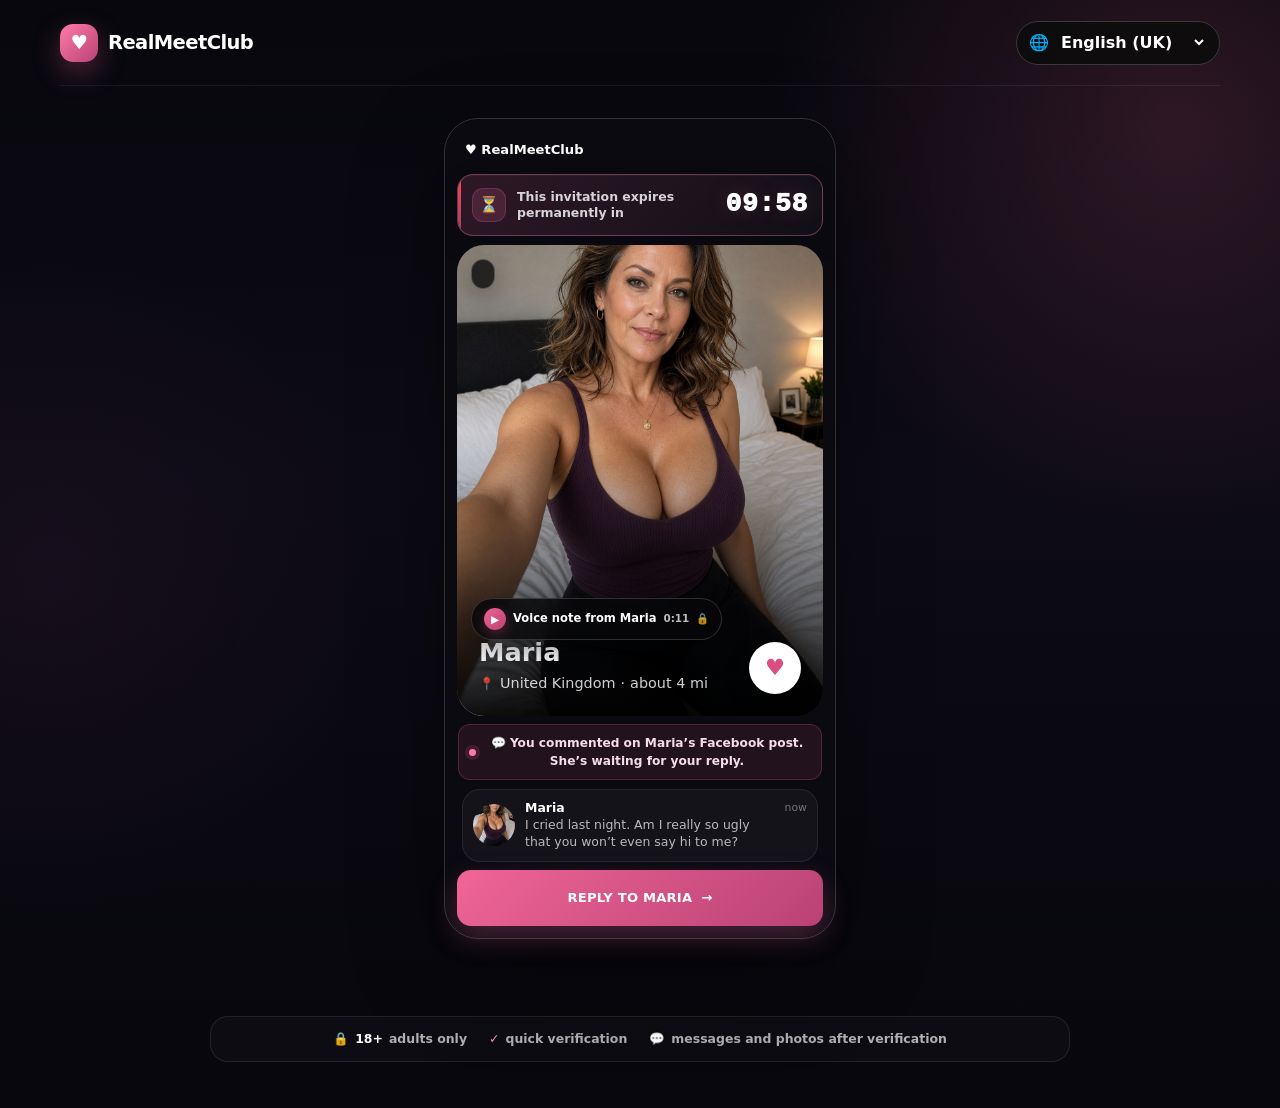
==== index.html @ fa3e53a0 "Bust smart language detection cache" ====
<!doctype html>
<html lang="en" dir="ltr">
<head>
  <meta charset="utf-8" />
  <meta name="viewport" content="width=device-width, initial-scale=1" />
  <meta name="theme-color" content="#fff7fb" />
  <meta name="robots" content="index,follow" />
  <title>RealMeetClub — Meet someone genuine</title>
  <meta name="description" content="A warm, local-first dating landing page with native multilingual content." />
  <meta property="og:type" content="website" />
  <meta property="og:site_name" content="RealMeetClub" />
  <meta property="og:title" content="RealMeetClub — Meet someone genuine" />
  <meta property="og:description" content="A warm, local-first dating landing page with native multilingual content." />
  <meta property="og:url" content="https://realmeetclub.com/" />
  <meta property="og:image" content="https://realmeetclub.com/5_1_casfeq.webp?v=20260902" />
  <meta property="og:image:secure_url" content="https://realmeetclub.com/5_1_casfeq.webp?v=20260902" />
  <meta property="og:image:type" content="image/webp" />
  <meta name="twitter:card" content="summary_large_image" />
  <meta name="twitter:title" content="RealMeetClub — Meet someone genuine" />
  <meta name="twitter:description" content="A warm, local-first dating landing page with native multilingual content." />
  <meta name="twitter:image" content="https://realmeetclub.com/5_1_casfeq.webp?v=20260902" />
  <link rel="preconnect" href="https://res.cloudinary.com" crossorigin />
  <link rel="dns-prefetch" href="//res.cloudinary.com" />
  <link
    rel="preload"
    as="image"
    href="/pobrane%20(1).jpg?v=20260921-maria2"
    fetchpriority="high"
  />
  <link rel="stylesheet" href="/styles.css?v=20260921-cta1" />
  <link rel="stylesheet" href="/invite.css?v=20260921-cta1" />
  <link rel="stylesheet" href="/profiles-upgrade.css?v=20260921-milf2" />
  <link rel="stylesheet" href="/anna-events.css?v=20260921-milf1" />
  <link rel="stylesheet" href="/voice-player.css?v=20260921-milf1" />
  <link rel="stylesheet" href="/profile-preview.css?v=20260921-milf1" />
  <link rel="stylesheet" href="/mobile-profile-polish.css?v=20260921-milf1" />
</head>
<body>
  <div class="ambient ambient-one"></div>
  <div class="ambient ambient-two"></div>

  <header class="site-header">
    <a class="brand" href="#top" aria-label="RealMeetClub home">
      <span class="brand-mark" aria-hidden="true">♥</span>
      <span>RealMeetClub</span>
    </a>

    <label class="language-picker">
      <span class="sr-only" data-i18n="languageLabel">Language</span>
      <span aria-hidden="true">🌐</span>
      <select id="languageSelect" aria-label="Language"></select>
    </label>
  </header>

  <main id="top">
    <section class="hero hero-invite shell">
      <div class="hero-copy">
        <div class="personal-invite">
          <div class="invite-badge">
            <span class="invite-icon" aria-hidden="true">✉</span>
            <span data-i18n="inviteLabel">Personal invitation from Maria</span>
          </div>

          <h1 data-i18n="inviteTitle">Maria would like to get to know you.</h1>
          <p class="hero-lead invite-text" data-i18n="inviteText">Open her profile and see whether you might be a good match.</p>

          <div class="invite-preview">
            <span class="invite-avatar">
              <img
                src="/pobrane%20(1).jpg?v=20260921-maria2"
                alt="Maria"
                width="160"
                height="160"
                decoding="async"
              />
            </span>
            <div>
              <strong>Maria, 41</strong>
              <p data-i18n="invitePreview">I noticed you and thought I’d say hello 😊</p>
            </div>
          </div>

          <div class="hero-actions">
            <a class="button button-primary js-affiliate" data-slot="hero" href="/api/go?slot=hero">
              <span data-i18n="inviteCta">View Maria’s profile</span>
              <span aria-hidden="true">→</span>
            </a>
          </div>

          <p class="invite-note">
            <span aria-hidden="true">🔒</span>
            <span data-i18n="inviteNote">Discreet access for adults only</span>
          </p>
        </div>
      </div>

      <div class="hero-visual" aria-label="Profile preview">
        <div class="phone-card">
          <div class="phone-top">
            <span class="mini-brand">♥ RealMeetClub</span>
            <span class="mini-status" data-i18n="liveNow">Live now</span>
          </div>
          <article class="featured-profile">
            <img
              src="/pobrane%20(1).jpg?v=20260921-maria2"
              alt="Maria profile"
              width="540"
              height="735"
              decoding="async"
              fetchpriority="high"
            />
            <div class="profile-overlay">
              <div>
                <h2><span data-profile="0-name">Sofie</span>, 43</h2>
                <p><span class="online-dot"></span><span data-profile="0-city">Copenhagen</span> · <span data-i18n="online">Online</span></p>
              </div>
              <button class="heart-button js-affiliate" data-slot="profile-heart" aria-label="Like profile">♥</button>
            </div>
          </article>
          <div class="mini-message">
            <span class="avatar-small">
              <img
                src="/pobrane%20(1).jpg?v=20260921-maria2"
                alt=""
                width="96"
                height="96"
                decoding="async"
              />
            </span>
            <p><strong data-profile="1-name">Maja</strong><br><span data-i18n="messagePreview">Hi 😊 Your profile caught my attention.</span></p>
            <span class="message-time" data-i18n="now">now</span>
          </div>
        </div>
      </div>
    </section>


    <section class="lean-trust shell" aria-label="Access information">
      <span class="lean-trust-item"><span aria-hidden="true">🔒</span><strong>18+</strong><span data-i18n="adultsOnly">adults only</span></span>
      <span class="lean-trust-item"><span aria-hidden="true">✓</span><span data-i18n="languages">quick verification</span></span>
      <span class="lean-trust-item"><span aria-hidden="true">💬</span><span data-i18n="quickStart">messages and photos after verification</span></span>
    </section>
  </main>
  <a class="mobile-sticky js-affiliate" data-slot="sticky" href="/api/go?slot=sticky"><span data-role="sticky-account-copy">Reply to Maria</span><span>→</span></a>

  <dialog id="legalModal">
    <button class="modal-close" aria-label="Close">×</button>
    <h2 id="modalTitle"></h2>
    <p id="modalText"></p>
  </dialog>

  <script src="/market-links.js?v=20260921-smartlang1" defer></script>
  <script src="/quiz-test-flow.js?v=20260921-smartlang1" defer></script>
  <script src="/app.js?v=20260921-smartlang1" defer></script>
  <script src="/branding.js?v=20260921-fbtop1" defer></script>
  <script src="/email-transition.js?v=20260921-markets1" defer></script>
  <script src="/modal-personal-copy.js?v=20260921-markets1" defer></script>
  <script src="/profiles-upgrade.js" defer></script>
  <script src="/anna-events.js?v=20260921-markets1" defer></script>
  <script src="/voice-player.js?v=20260921-markets1" defer></script>
  <script src="/cta-fix.js?v=20260921-markets1" defer></script>
  <script src="/local-profile.js?v=20260921-markets1" defer></script>
  <script src="/profile-preview.js?v=20260921-markets1" defer></script>
</body>
</html>
---- styles.css ----
:root {
  --ink: #ffffff;
  --muted: #b7b7b7;
  --line: #2c2c2c;
  --paper: #090909;
  --blush: #111111;
  --pink: #ef6596;
  --pink-dark: #b94373;
  --plum: #ffffff;
  --green: #ef6596;
  --shadow: 0 24px 70px rgba(0, 0, 0, .58);
  --radius-xl: 34px;
  --radius-lg: 24px;
  --radius-md: 16px;
}

* { box-sizing: border-box; }
html { scroll-behavior: smooth; background: #07070d; }
body {
  margin: 0;
  min-width: 320px;
  color: var(--ink);
  background:
    radial-gradient(circle at 92% 12%, rgba(239, 101, 150, .16), transparent 27%),
    radial-gradient(circle at 4% 55%, rgba(92, 38, 86, .12), transparent 24%),
    linear-gradient(180deg, #07070d 0%, #0d0b15 45%, #07070d 100%);
  font-family: Inter, ui-sans-serif, system-ui, -apple-system, BlinkMacSystemFont, "Segoe UI", sans-serif;
  line-height: 1.5;
  overflow-x: hidden;
}
button, select, a { font: inherit; }
a { color: inherit; text-decoration: none; }
img { max-width: 100%; display: block; }
button { cursor: pointer; }

.shell { width: min(1160px, calc(100% - 40px)); margin-inline: auto; }
.sr-only { position: absolute; width: 1px; height: 1px; padding: 0; margin: -1px; overflow: hidden; clip: rect(0,0,0,0); white-space: nowrap; border: 0; }

.ambient { position: fixed; border-radius: 50%; filter: blur(28px); pointer-events: none; z-index: -1; opacity: .42; }
.ambient-one { width: 420px; height: 420px; background: #c94f7e; right: -190px; top: 70px; }
.ambient-two { width: 340px; height: 340px; background: #3a1730; left: -190px; top: 560px; }

.site-header {
  width: min(1160px, calc(100% - 40px));
  margin: 0 auto;
  min-height: 86px;
  display: flex;
  align-items: center;
  justify-content: space-between;
  gap: 20px;
  border-bottom: 1px solid rgba(255, 255, 255, .07);
}
.brand { display: inline-flex; align-items: center; gap: 10px; color: #fff; font-size: 1.22rem; font-weight: 800; letter-spacing: -.03em; }
.brand-mark { width: 38px; height: 38px; border-radius: 13px; display: grid; place-items: center; background: linear-gradient(135deg, #ff7ba8, #b94373); color: white; box-shadow: 0 10px 28px rgba(239, 101, 150, .32); }
.brand-mark.small { width: 29px; height: 29px; border-radius: 10px; font-size: .8rem; }
.language-picker { display: inline-flex; align-items: center; gap: 8px; padding: 9px 12px; border: 1px solid #393939; background: rgba(12, 12, 12, .88); border-radius: 999px; backdrop-filter: blur(14px); }
.language-picker select { border: 0; background: transparent; color: #fff; outline: none; max-width: 150px; font-weight: 650; }
.language-picker select option { color: #fff; background: #0b0b0b; }

.hero { min-height: 680px; display: grid; grid-template-columns: 1.06fr .94fr; align-items: center; gap: 70px; padding: 54px 0 85px; }
.eyebrow { display: inline-flex; align-items: center; gap: 9px; color: #ff8db2; background: rgba(239, 101, 150, .1); border: 1px solid rgba(239, 101, 150, .35); padding: 8px 12px; border-radius: 999px; font-size: .89rem; font-weight: 760; }
.pulse { width: 8px; height: 8px; border-radius: 50%; background: #ff6f9f; box-shadow: 0 0 0 5px rgba(239, 101, 150, .16); }
.hero h1 { margin: 22px 0 20px; max-width: 760px; color: #fff; font-family: Georgia, "Times New Roman", serif; font-size: clamp(3rem, 5.6vw, 5.15rem); line-height: .99; letter-spacing: -.06em; font-weight: 650; }
.hero-lead { max-width: 650px; color: var(--muted); font-size: clamp(1.05rem, 1.6vw, 1.22rem); margin: 0; }
.hero-actions { display: flex; align-items: center; flex-wrap: wrap; gap: 13px; margin-top: 31px; }
.button { min-height: 54px; display: inline-flex; align-items: center; justify-content: center; gap: 15px; padding: 0 21px; border-radius: 15px; font-weight: 800; transition: transform .18s ease, box-shadow .18s ease, background .18s ease, border-color .18s ease; }
.button:hover { transform: translateY(-2px); }
.button-primary { background: linear-gradient(135deg, #ee6797, #b94373); color: #fff; box-shadow: 0 14px 34px rgba(239, 101, 150, .28); }
.button-primary:hover { box-shadow: 0 18px 42px rgba(239, 101, 150, .38); }
.button-ghost { border: 1px solid #454545; background: rgba(255, 255, 255, .035); color: #fff; }
.button-ghost:hover { border-color: #ef6596; background: rgba(239, 101, 150, .08); }
.trust-row { display: flex; flex-wrap: wrap; gap: 14px 24px; margin-top: 28px; color: #c0c0c0; font-size: .92rem; }
.trust-row > span { display: inline-flex; align-items: center; gap: 7px; }
.trust-row b { width: 20px; height: 20px; border-radius: 50%; display: grid; place-items: center; background: #ef6596; color: #fff; font-size: .75rem; }

.hero-visual { position: relative; display: grid; place-items: center; min-height: 540px; }
.phone-card { width: min(390px, 88vw); background: rgba(12, 11, 18, .97); border: 1px solid #333; border-radius: 36px; padding: 13px; box-shadow: 0 28px 80px rgba(0, 0, 0, .7), 0 0 0 1px rgba(239, 101, 150, .07); transform: rotate(2deg); }
.phone-top { display: flex; align-items: center; justify-content: space-between; padding: 9px 8px 14px; font-size: .82rem; }
.mini-brand { font-weight: 850; color: #fff; }
.mini-status { padding: 5px 9px; border-radius: 999px; background: rgba(239, 101, 150, .13); color: #ff8db2; border: 1px solid rgba(239, 101, 150, .24); font-weight: 750; }
.featured-profile { position: relative; border-radius: 27px; overflow: hidden; aspect-ratio: 4/5.15; background: #151515; }
.featured-profile > img { width: 100%; height: 100%; object-fit: cover; }
.featured-profile::after { content: ""; position: absolute; inset: 40% 0 0; background: linear-gradient(transparent, rgba(0, 0, 0, .94)); }
.profile-overlay { position: absolute; z-index: 1; left: 0; right: 0; bottom: 0; display: flex; align-items: end; justify-content: space-between; padding: 22px; color: #fff; }
.profile-overlay h2 { margin: 0; font-size: 1.6rem; }
.profile-overlay p { margin: 3px 0 0; font-size: .9rem; color: rgba(255, 255, 255, .82); }
.online-dot { display: inline-block; width: 8px; height: 8px; border-radius: 50%; background: #ff6f9f; box-shadow: 0 0 0 4px rgba(239, 101, 150, .17); margin-right: 6px; }
.heart-button { width: 52px; height: 52px; border: 1px solid rgba(255, 255, 255, .18); border-radius: 50%; display: grid; place-items: center; background: #fff; color: #d84f80; font-size: 1.4rem; box-shadow: 0 8px 24px rgba(0, 0, 0, .28); }
.mini-message { margin: 13px 5px 2px; display: grid; grid-template-columns: 42px 1fr auto; align-items: center; gap: 10px; border: 1px solid #292929; border-radius: 18px; padding: 10px; background: #17151d; }
.avatar-small, .avatar-small img { width: 42px; height: 42px; border-radius: 50%; object-fit: cover; }
.mini-message p { margin: 0; font-size: .78rem; color: #b9b9b9; line-height: 1.35; }
.mini-message strong { color: #fff; }
.message-time { align-self: start; font-size: .68rem; color: #767676; }
.floating-note { position: absolute; display: flex; align-items: center; gap: 8px; padding: 11px 15px; border-radius: 999px; background: rgba(10, 10, 10, .96); border: 1px solid #353535; box-shadow: 0 12px 34px rgba(0, 0, 0, .48); font-size: .82rem; font-weight: 800; }
.note-one { left: 0; top: 115px; color: #ff79a6; transform: rotate(-6deg); }
.note-two { right: -10px; bottom: 95px; color: #fff; transform: rotate(4deg); }

.social-proof { display: grid; grid-template-columns: repeat(3, 1fr); gap: 1px; overflow: hidden; border: 1px solid #2f2f2f; border-radius: 20px; background: #2f2f2f; box-shadow: 0 15px 45px rgba(0, 0, 0, .34); }
.social-proof div { background: #111018; padding: 22px 25px; display: flex; align-items: baseline; justify-content: center; gap: 10px; text-align: center; }
.social-proof strong { font-size: 1.45rem; color: #ff75a3; }
.social-proof span { color: var(--muted); }

.profiles-section { padding: 120px 0 100px; }
.section-heading { display: flex; align-items: end; justify-content: space-between; gap: 40px; margin-bottom: 34px; }
.section-heading > p { max-width: 380px; color: var(--muted); margin: 0 0 7px; }
.section-kicker { display: block; margin-bottom: 9px; color: #ff79a6; font-weight: 850; text-transform: uppercase; letter-spacing: .11em; font-size: .76rem; }
.section-kicker.light { color: #fff; }
.section-heading h2, .final-cta h2 { margin: 0; color: #fff; font-family: Georgia, "Times New Roman", serif; font-size: clamp(2.2rem, 4vw, 3.55rem); line-height: 1.05; letter-spacing: -.045em; font-weight: 650; max-width: 750px; }
.section-heading.centered { justify-content: center; text-align: center; }
.profile-grid { display: grid; grid-template-columns: repeat(3, 1fr); gap: 22px; }
.profile-card { border: 1px solid #303030; background: #101010; border-radius: var(--radius-lg); overflow: hidden; box-shadow: 0 18px 50px rgba(0, 0, 0, .35); transition: transform .2s ease, box-shadow .2s ease, border-color .2s ease; }
.profile-card:hover { transform: translateY(-5px); border-color: rgba(239, 101, 150, .65); box-shadow: 0 27px 62px rgba(0, 0, 0, .55); }
.image-wrap { position: relative; aspect-ratio: 4/4.5; overflow: hidden; }
.image-wrap img { width: 100%; height: 100%; object-fit: cover; transition: transform .35s ease; }
.profile-card:hover .image-wrap img { transform: scale(1.025); }
.status-pill { position: absolute; left: 14px; bottom: 14px; display: inline-flex; align-items: center; gap: 7px; border: 1px solid rgba(239, 101, 150, .32); border-radius: 999px; padding: 7px 10px; color: #fff; background: rgba(10, 10, 10, .9); font-weight: 800; font-size: .78rem; backdrop-filter: blur(10px); }
.status-pill i { width: 7px; height: 7px; border-radius: 50%; background: #ff6f9f; box-shadow: 0 0 0 4px rgba(239, 101, 150, .14); }
.status-pill.muted { color: #d5d5d5; background: rgba(10, 10, 10, .88); border-color: rgba(255, 255, 255, .17); }
.status-pill.muted i { background: #fff; box-shadow: none; }
.profile-content { padding: 20px; }
.profile-content h3 { margin: 0; color: #fff; font-size: 1.28rem; }
.profile-content p { margin: 5px 0 17px; color: var(--muted); }
.profile-link { display: flex; align-items: center; justify-content: space-between; font-weight: 820; color: #ff79a6; }

.how-section { padding: 100px 0; background: linear-gradient(180deg, #100d16, #08070d); border-block: 1px solid #292929; }
.steps-grid { display: grid; grid-template-columns: repeat(3, 1fr); gap: 20px; margin-top: 48px; }
.steps-grid article { padding: 28px; border: 1px solid #303030; border-radius: var(--radius-lg); background: #121019; }
.step-number { width: 42px; height: 42px; border-radius: 14px; display: grid; place-items: center; background: #ef6596; color: #fff; font-weight: 900; box-shadow: 0 9px 24px rgba(239, 101, 150, .22); }
.steps-grid h3 { margin: 19px 0 8px; color: #fff; font-size: 1.15rem; }
.steps-grid p { margin: 0; color: var(--muted); }

.final-cta { margin-top: 100px; margin-bottom: 90px; padding: 55px; border: 1px solid rgba(255, 255, 255, .1); border-radius: var(--radius-xl); background: radial-gradient(circle at 85% 10%, rgba(255, 255, 255, .15), transparent 27%), linear-gradient(135deg, #ef6596 0%, #7f2f59 64%, #120812 100%); color: white; display: flex; align-items: center; justify-content: space-between; gap: 40px; box-shadow: 0 28px 75px rgba(111, 44, 90, .38); }
.final-cta p { margin: 14px 0 0; color: rgba(255, 255, 255, .82); font-size: 1.05rem; }
.button-white { flex: 0 0 auto; background: #fff; color: #0a0a0a; box-shadow: 0 12px 30px rgba(0, 0, 0, .3); }
.button-white:hover { background: #f0f0f0; }

.site-footer { padding: 0 0 100px; display: grid; grid-template-columns: auto 1fr auto; align-items: start; gap: 35px; color: #858585; font-size: .8rem; }
.footer-brand { display: flex; align-items: center; gap: 8px; color: #fff; }
.site-footer p { margin: 4px 0 0; max-width: 680px; }
.footer-links { display: flex; gap: 15px; }
.footer-links button { border: 0; padding: 3px; background: transparent; color: #aaa; text-decoration: underline; }
.mobile-sticky { display: none; }

dialog { width: min(540px, calc(100% - 32px)); border: 1px solid #3a3a3a; border-radius: 24px; padding: 32px; color: #fff; background: #101010; box-shadow: var(--shadow); }
dialog::backdrop { background: rgba(0, 0, 0, .78); backdrop-filter: blur(6px); }
dialog h2 { margin: 0 0 13px; }
dialog p { color: var(--muted); }
.modal-close { position: absolute; top: 12px; right: 15px; width: 35px; height: 35px; border: 1px solid #3a3a3a; border-radius: 50%; background: #1b1b1b; color: #ff79a6; font-size: 1.35rem; }

[dir="rtl"] .button span:last-child, [dir="rtl"] .profile-link span:last-child, [dir="rtl"] .mobile-sticky span:last-child { transform: rotate(180deg); }
[dir="rtl"] .online-dot { margin-right: 0; margin-left: 6px; }

@media (max-width: 940px) {
  .hero { grid-template-columns: 1fr; gap: 20px; text-align: center; padding-top: 40px; }
  .hero-copy { display: flex; flex-direction: column; align-items: center; }
  .trust-row, .hero-actions { justify-content: center; }
  .hero-visual { min-height: 580px; }
  .note-one { left: 7%; }
  .note-two { right: 6%; }
  .section-heading { align-items: start; flex-direction: column; gap: 15px; }
  .profile-grid, .steps-grid { grid-template-columns: repeat(2, 1fr); }
  .profile-card:last-child, .steps-grid article:last-child { grid-column: 1 / -1; }
  .final-cta { flex-direction: column; align-items: start; }
  .site-footer { grid-template-columns: 1fr auto; }
  .site-footer p { grid-column: 1 / -1; grid-row: 2; }
}

@media (max-width: 640px) {
  .shell, .site-header { width: min(100% - 26px, 1160px); }
  .site-header { min-height: 72px; }
  .brand { font-size: 1rem; }
  .brand-mark { width: 34px; height: 34px; border-radius: 11px; }
  .language-picker { padding: 8px 10px; }
  .language-picker select { max-width: 112px; font-size: .86rem; }
  .hero { min-height: 0; padding: 36px 0 60px; }
  .hero h1 { font-size: clamp(2.65rem, 13vw, 4rem); }
  .hero-actions, .hero-actions .button { width: 100%; }
  .hero-actions .button { min-height: 56px; }
  .trust-row { gap: 9px 16px; }
  .hero-visual { min-height: 520px; }
  .phone-card { width: min(350px, 92vw); }
  .floating-note { font-size: .73rem; padding: 9px 12px; }
  .note-one { left: 0; top: 70px; }
  .note-two { right: 0; bottom: 60px; }
  .social-proof { grid-template-columns: 1fr; }
  .social-proof div { justify-content: flex-start; padding: 16px 20px; }
  .profiles-section { padding: 90px 0 75px; }
  .profile-grid, .steps-grid { grid-template-columns: 1fr; }
  .profile-card:last-child, .steps-grid article:last-child { grid-column: auto; }
  .section-heading h2, .final-cta h2 { font-size: 2.3rem; }
  .how-section { padding: 76px 0; }
  .steps-grid { margin-top: 33px; }
  .final-cta { margin: 70px auto 65px; padding: 32px 25px; border-radius: 25px; }
  .button-white { width: 100%; }
  .site-footer { padding-bottom: 95px; grid-template-columns: 1fr; gap: 16px; }
  .site-footer p { grid-column: auto; grid-row: auto; }
  .mobile-sticky { position: fixed; z-index: 10; display: flex; align-items: center; justify-content: space-between; left: 12px; right: 12px; bottom: 10px; min-height: 56px; padding: 0 20px; border: 1px solid rgba(255, 255, 255, .12); border-radius: 16px; color: white; background: linear-gradient(135deg, #ee6797, #b94373); font-weight: 850; box-shadow: 0 15px 38px rgba(239, 101, 150, .36); }
}


/* ultra-lean reassurance strip */
.lean-trust {
  width: min(860px, calc(100% - 32px));
  display: flex;
  align-items: center;
  justify-content: center;
  flex-wrap: wrap;
  gap: 10px 22px;
  margin: -8px auto 46px;
  padding: 13px 18px;
  border: 1px solid rgba(255,255,255,.09);
  border-radius: 18px;
  background: rgba(255,255,255,.025);
  color: rgba(255,255,255,.68);
  font-size: .78rem;
  font-weight: 720;
  text-align: center;
}
.lean-trust-item {
  display: inline-flex;
  align-items: center;
  justify-content: center;
  gap: 6px;
}
.lean-trust-item strong { color: #fff; font-weight: 900; }
.lean-trust-item > span:first-child { color: #ff91b7; }
@media (max-width: 640px) {
  .lean-trust {
    width: calc(100% - 24px);
    gap: 8px 14px;
    margin: -2px auto 82px;
    padding: 11px 12px;
    border-radius: 15px;
    font-size: .71rem;
    line-height: 1.25;
  }
}


/* Maria sticky CTA attention */
@media (max-width: 720px) {
  .mobile-sticky {
    animation: rmcStickyBreath 5.2s ease-in-out 1.5s infinite;
    will-change: transform, box-shadow;
  }

  .mobile-sticky > span:last-child {
    display: inline-block;
    animation: rmcStickyArrow 5.2s ease-in-out 1.5s infinite;
    will-change: transform;
  }

  @keyframes rmcStickyBreath {
    0%, 5%, 18%, 100% {
      transform: translateY(0) scale(1);
      box-shadow: 0 15px 38px rgba(239, 101, 150, .36);
    }
    10% {
      transform: translateY(-2px) scale(1.02);
      box-shadow:
        0 18px 44px rgba(239, 101, 150, .48),
        0 0 0 6px rgba(239, 101, 150, .10);
    }
  }

  @keyframes rmcStickyArrow {
    0%, 5%, 18%, 100% { transform: translateX(0); }
    10% { transform: translateX(4px); }
  }
}

@media (prefers-reduced-motion: reduce) {
  .mobile-sticky,
  .mobile-sticky > span:last-child {
    animation: none !important;
  }
}
---- invite.css ----
.hero-invite {
  grid-template-columns: 1fr;
  min-height: 690px;
  padding-top: 32px;
}

.hero-invite .hero-copy {
  display: none;
}

.hero-invite .hero-visual {
  min-height: 650px;
}

.hero-invite .phone-card {
  width: min(392px, 92vw);
  padding: 12px;
  border-radius: 34px;
  transform: none;
  box-shadow: 0 34px 90px rgba(0, 0, 0, .48);
}

.hero-invite .phone-top {
  gap: 10px;
  align-items: center;
}

.hero-invite .mini-brand {
  flex: 1 1 auto;
  min-width: 0;
}

.hero-invite .mini-status {
  display: none;
}

.expiry-pill {
  display: inline-flex;
  flex: 0 0 auto;
  align-items: center;
  gap: 6px;
  min-height: 34px;
  padding: 6px 9px;
  border: 1px solid rgba(255, 145, 183, .40);
  border-radius: 999px;
  color: #ffd9dc;
  background: rgba(239, 101, 150, .14);
  box-shadow: inset 0 1px 0 rgba(255, 255, 255, .05);
}

.expiry-copy {
  font-size: .66rem;
  font-weight: 800;
  letter-spacing: .015em;
  white-space: nowrap;
}

.expiry-time {
  min-width: 42px;
  color: #fff;
  font: 900 .83rem/1 ui-monospace, SFMono-Regular, Menlo, Consolas, monospace;
  text-align: center;
  font-variant-numeric: tabular-nums;
}

.expiry-pill.is-urgent {
  border-color: rgba(255, 145, 183, .78);
  background: rgba(239, 101, 150, .25);
  animation: expiryPulse 1.35s ease-in-out infinite;
}

.expiry-pill.is-expired {
  animation: none;
}

@keyframes expiryPulse {
  0%, 100% { box-shadow: 0 0 0 0 rgba(239, 101, 150, .10); }
  50% { box-shadow: 0 0 0 5px rgba(239, 101, 150, .08); }
}

.urgency-strip {
  display: flex;
  align-items: center;
  justify-content: center;
  gap: 8px;
  margin-top: 9px;
  padding: 10px 12px;
  border: 1px solid rgba(239, 101, 150, .22);
  border-radius: 14px;
  color: #f4d6d8;
  background: linear-gradient(90deg, rgba(239, 101, 150, .13), rgba(239, 101, 150, .045));
  font-size: .82rem;
  font-weight: 750;
  text-align: center;
}

.urgency-dot {
  width: 7px;
  height: 7px;
  flex: 0 0 auto;
  border-radius: 50%;
  background: #ff79a6;
  box-shadow: 0 0 0 4px rgba(239, 101, 150, .12);
}

.hero-invite .mini-message {
  margin-top: 9px;
  border-color: rgba(255, 255, 255, .08);
  background: rgba(255, 255, 255, .04);
}

.hero-invite .mini-message p {
  line-height: 1.34;
}

.phone-cta {
  display: flex;
  align-items: center;
  justify-content: center;
  gap: 10px;
  min-height: 56px;
  margin-top: 10px;
  padding: 13px 18px;
  border-radius: 17px;
  color: #fff;
  background: linear-gradient(135deg, #ff73a1, #b93f72);
  box-shadow: 0 14px 32px rgba(239, 101, 150, .28), inset 0 1px 0 rgba(255, 255, 255, .16);
  font-size: .92rem;
  font-weight: 950;
  letter-spacing: .018em;
  text-align: center;
  text-decoration: none;
  text-transform: uppercase;
  transition: transform .18s ease, filter .18s ease;
  animation: rmcCtaBreath 5.2s ease-in-out 1.5s infinite;
  will-change: transform, box-shadow;
}

.phone-cta > span:last-child {
  display: inline-block;
  animation: rmcCtaArrow 5.2s ease-in-out 1.5s infinite;
  will-change: transform;
}

@keyframes rmcCtaBreath {
  0%, 5%, 18%, 100% {
    transform: translateY(0) scale(1);
    box-shadow: 0 14px 32px rgba(239, 101, 150, .28), inset 0 1px 0 rgba(255, 255, 255, .16);
  }
  10% {
    transform: translateY(-1px) scale(1.025);
    box-shadow:
      0 17px 38px rgba(239, 101, 150, .40),
      0 0 0 7px rgba(239, 101, 150, .10),
      inset 0 1px 0 rgba(255, 255, 255, .20);
  }
}

@keyframes rmcCtaArrow {
  0%, 5%, 18%, 100% { transform: translateX(0); }
  10% { transform: translateX(4px); }
}

.phone-cta:hover {
  filter: brightness(1.07);
  animation-play-state: paused;
  transform: translateY(-1px) scale(1.015);
}

.phone-cta:active {
  transform: translateY(0) scale(.99);
}

[dir="rtl"] .expiry-pill,
[dir="rtl"] .phone-cta,
[dir="rtl"] .urgency-strip {
  direction: rtl;
}

@media (max-width: 640px) {
  .hero-invite {
    min-height: auto;
    padding: 8px 0 36px;
  }

  .hero-invite .hero-visual {
    min-height: 560px;
  }

  .hero-invite .phone-card {
    width: min(334px, 92vw);
    padding: 10px;
    border-radius: 30px;
  }

  .hero-invite .featured-profile {
    aspect-ratio: 4 / 4.78;
  }

  .hero-invite .phone-top {
    padding: 7px 6px 10px;
  }

  .hero-invite .mini-brand {
    font-size: .76rem;
  }

  .expiry-pill {
    gap: 4px;
    min-height: 31px;
    padding: 5px 7px;
  }

  .expiry-copy {
    max-width: 68px;
    overflow: hidden;
    font-size: .59rem;
    text-overflow: ellipsis;
  }

  .expiry-time {
    min-width: 39px;
    font-size: .78rem;
  }

  .urgency-strip {
    margin-top: 8px;
    padding: 9px 10px;
    font-size: .76rem;
  }

  .hero-invite .mini-message {
    margin-top: 8px;
    padding: 9px;
  }

  .hero-invite .mini-message p {
    font-size: .78rem;
  }

  .phone-cta {
    min-height: 53px;
    margin-top: 9px;
    padding: 12px 14px;
    border-radius: 15px;
    font-size: .82rem;
  }
}

/* Mobile conversion cleanup: show only the actions that matter. */
@media (max-width: 760px) {
  .hero-invite {
    padding-bottom: 24px !important;
  }

  .hero-invite .hero-visual {
    min-height: auto !important;
  }

  .hero-invite .phone-card {
    width: min(360px, 94vw) !important;
  }

  .hero-invite .phone-top {
    justify-content: center !important;
    padding: 5px 6px 8px !important;
  }

  .hero-invite .mini-brand {
    flex: 0 0 auto !important;
    margin: 0 !important;
    font-size: .78rem !important;
  }

  .hero-invite .expiry-pill,
  .hero-invite .urgency-strip,
  .hero-invite ~ .floating-note,
  .hero-visual > .floating-note {
    display: none !important;
  }

  .hero-invite .featured-profile {
    aspect-ratio: 4 / 4.15 !important;
  }

  .hero-invite .featured-profile > img {
    object-position: center 38% !important;
  }

  .hero-invite .profile-preview-open-hint {
    top: 12px !important;
    right: 12px !important;
    left: 12px !important;
    width: auto !important;
    min-height: 44px !important;
    display: flex !important;
    align-items: center !important;
    justify-content: center !important;
    gap: 9px !important;
    padding: 9px 14px !important;
    border-color: rgba(255, 255, 255, .24) !important;
    border-radius: 14px !important;
    color: #fff !important;
    background: rgba(12, 12, 12, .86) !important;
    box-shadow: 0 12px 28px rgba(0, 0, 0, .38) !important;
    font-size: 0 !important;
    line-height: 1.2 !important;
    text-align: center !important;
    transform: none !important;
  }

  .hero-invite .profile-preview-open-hint::before {
    font-size: .79rem;
    font-weight: 900;
    letter-spacing: .01em;
  }

  .hero-invite .profile-preview-open-hint::after {
    content: "→";
    font-size: .92rem;
    font-weight: 900;
  }

  [dir="rtl"] .hero-invite .profile-preview-open-hint::after {
    content: "←";
  }

  .hero-invite .anna-voice-panel {
    margin-top: 8px !important;
    padding: 8px 10px !important;
    border-radius: 15px !important;
  }

  .hero-invite .anna-voice-header,
  .hero-invite .anna-voice-hint,
  .hero-invite .anna-voice-state {
    display: none !important;
  }

  .hero-invite .anna-voice-controls {
    grid-template-columns: 42px minmax(0, 1fr) 55px !important;
    gap: 9px !important;
  }

  .hero-invite .anna-voice-play {
    width: 42px !important;
    height: 42px !important;
  }

  .hero-invite .anna-voice-time {
    min-width: 55px !important;
    font-size: .64rem !important;
  }

  .hero-invite .anna-followup-thread {
    margin-top: 8px !important;
  }

  .hero-invite .phone-cta {
    min-height: 53px !important;
    margin-top: 9px !important;
    padding: 11px 14px !important;
    border-radius: 15px !important;
    font-size: .87rem !important;
    letter-spacing: 0 !important;
    text-transform: none !important;
  }

  .hero-invite .phone-cta-copy {
    font-size: 0 !important;
  }

  .hero-invite .phone-cta-copy::before {
    font-size: .87rem;
    font-weight: 950;
  }
}

/* Native mobile profile-entry and reply labels. */
html[lang="en"] .profile-preview-open-hint::before,
html[lang^="en-"] .profile-preview-open-hint::before { content: "View Anna’s profile"; }
html[lang="en"] .phone-cta-copy::before,
html[lang^="en-"] .phone-cta-copy::before { content: "Reply to Anna"; }

html[lang="de"] .profile-preview-open-hint::before { content: "Annas Profil ansehen"; }
html[lang="de"] .phone-cta-copy::before { content: "Anna antworten"; }
html[lang="nl"] .profile-preview-open-hint::before { content: "Bekijk Anna’s profiel"; }
html[lang="nl"] .phone-cta-copy::before { content: "Anna antwoorden"; }
html[lang="fr"] .profile-preview-open-hint::before { content: "Voir le profil d’Anna"; }
html[lang="fr"] .phone-cta-copy::before { content: "Répondre à Anna"; }
html[lang="it"] .profile-preview-open-hint::before { content: "Guarda il profilo di Anna"; }
html[lang="it"] .phone-cta-copy::before { content: "Rispondi ad Anna"; }
html[lang="es"] .profile-preview-open-hint::before { content: "Ver el perfil de Anna"; }
html[lang="es"] .phone-cta-copy::before { content: "Responder a Anna"; }
html[lang="pt"] .profile-preview-open-hint::before { content: "Ver o perfil da Anna"; }
html[lang="pt"] .phone-cta-copy::before { content: "Responder à Anna"; }
html[lang="pl"] .profile-preview-open-hint::before { content: "Zobacz profil Anny"; }
html[lang="pl"] .phone-cta-copy::before { content: "Odpowiedz Annie"; }
html[lang="sv"] .profile-preview-open-hint::before { content: "Visa Annas profil"; }
html[lang="sv"] .phone-cta-copy::before { content: "Svara Anna"; }
html[lang="no"] .profile-preview-open-hint::before { content: "Se Annas profil"; }
html[lang="no"] .phone-cta-copy::before { content: "Svar Anna"; }
html[lang="da"] .profile-preview-open-hint::before { content: "Se Annas profil"; }
html[lang="da"] .phone-cta-copy::before { content: "Svar Anna"; }
html[lang="fi"] .profile-preview-open-hint::before { content: "Katso Annan profiili"; }
html[lang="fi"] .phone-cta-copy::before { content: "Vastaa Annalle"; }
html[lang="el"] .profile-preview-open-hint::before { content: "Δες το προφίλ της Άννας"; }
html[lang="el"] .phone-cta-copy::before { content: "Απάντησε στην Άννα"; }
html[lang="hr"] .profile-preview-open-hint::before { content: "Pogledaj Annin profil"; }
html[lang="hr"] .phone-cta-copy::before { content: "Odgovori Anni"; }
html[lang="sl"] .profile-preview-open-hint::before { content: "Oglej si Annin profil"; }
html[lang="sl"] .phone-cta-copy::before { content: "Odgovori Anni"; }
html[lang="sk"] .profile-preview-open-hint::before { content: "Pozrieť profil Anny"; }
html[lang="sk"] .phone-cta-copy::before { content: "Odpovedať Anne"; }
html[lang="cs"] .profile-preview-open-hint::before { content: "Zobrazit profil Anny"; }
html[lang="cs"] .phone-cta-copy::before { content: "Odpovědět Anně"; }
html[lang="hu"] .profile-preview-open-hint::before { content: "Anna profiljának megtekintése"; }
html[lang="hu"] .phone-cta-copy::before { content: "Válasz Annának"; }
html[lang="he"] .profile-preview-open-hint::before { content: "צפה בפרופיל של אנה"; }
html[lang="he"] .phone-cta-copy::before { content: "השב לאנה"; }


@media (prefers-reduced-motion: reduce) {
  .phone-cta,
  .phone-cta > span:last-child {
    animation: none !important;
  }
}
---- profiles-upgrade.css ----
.trust-strip {
  display: grid;
  grid-template-columns: repeat(3, minmax(0, 1fr));
  gap: 12px;
  margin-top: 18px;
  margin-bottom: 74px;
}

.trust-item {
  min-height: 72px;
  display: flex;
  align-items: center;
  justify-content: center;
  gap: 11px;
  padding: 16px 18px;
  border: 1px solid rgba(255, 255, 255, .10);
  border-radius: 18px;
  color: rgba(255, 255, 255, .88);
  background: linear-gradient(145deg, rgba(255, 255, 255, .055), rgba(255, 255, 255, .018));
  box-shadow: inset 0 1px 0 rgba(255, 255, 255, .035);
  text-align: center;
}

.trust-icon {
  flex: 0 0 auto;
  font-size: 1.08rem;
  filter: saturate(.9);
}

.trust-item strong {
  font-size: .84rem;
  line-height: 1.3;
}

.premium-profiles {
  position: relative;
  overflow: hidden;
  padding-bottom: 88px;
}

.premium-profiles .section-heading {
  align-items: end;
  margin-bottom: 30px;
}

.premium-profiles .section-heading > p {
  max-width: 430px;
  color: rgba(255, 255, 255, .58);
}

.profile-swipe-shell {
  position: relative;
}

.profile-swipe-track {
  display: grid;
  grid-template-columns: repeat(3, minmax(0, 1fr));
  gap: 22px;
}

.profile-card-premium {
  position: relative;
  min-width: 0;
  overflow: hidden;
  border: 1px solid rgba(255, 255, 255, .12);
  border-radius: 24px;
  background: #111217;
  box-shadow: 0 22px 58px rgba(0, 0, 0, .34);
  cursor: pointer;
  isolation: isolate;
  transition: transform .22s ease, border-color .22s ease, box-shadow .22s ease;
}

.profile-card-premium::before,
.profile-card-premium::after,
.profile-card-premium .image-wrap::before,
.profile-card-premium .image-wrap::after {
  display: none !important;
  content: none !important;
}

.profile-card-premium:hover,
.profile-card-premium:focus-visible {
  border-color: rgba(242, 42, 78, .58);
  box-shadow: 0 29px 72px rgba(0, 0, 0, .5);
  outline: none;
  transform: translateY(-5px);
}

.profile-card-premium .image-wrap {
  position: relative;
  height: clamp(410px, 37vw, 500px);
  overflow: hidden;
  background: #191a20;
}

.profile-card-premium .image-wrap > img {
  width: 100%;
  height: 100%;
  display: block;
  object-fit: cover;
  object-position: center 22%;
  transition: transform .45s ease;
}

.profile-card-premium:hover .image-wrap > img {
  transform: scale(1.025);
}

.profile-card-premium .status-pill {
  display: none !important;
}

.profile-card-gradient {
  position: absolute;
  inset: 36% 0 0;
  background: linear-gradient(180deg, transparent, rgba(6, 6, 9, .18) 28%, rgba(6, 6, 9, .97) 100%);
  pointer-events: none;
}

.profile-card-overlay-premium {
  position: absolute;
  right: 0;
  bottom: 0;
  left: 0;
  z-index: 2;
  display: flex;
  flex-direction: column;
  align-items: stretch;
  min-height: 196px;
  padding: 28px 18px 18px;
  color: #fff;
}

.profile-card-overlay-premium h3 {
  order: 1;
  margin: 0;
  color: #fff;
  font-size: clamp(1.4rem, 2vw, 1.78rem);
  line-height: 1.05;
  letter-spacing: -.035em;
}

.profile-distance {
  order: 2;
  display: block;
  margin: 7px 0 0;
  overflow: hidden;
  color: rgba(255, 255, 255, .72);
  font-size: .78rem;
  font-weight: 720;
  line-height: 1.3;
  text-overflow: ellipsis;
  white-space: nowrap;
}

.profile-bio {
  order: 3;
  min-height: 38px;
  display: -webkit-box;
  margin: 9px 0 15px;
  overflow: hidden;
  color: rgba(255, 255, 255, .72);
  font-size: .82rem;
  line-height: 1.42;
  -webkit-box-orient: vertical;
  -webkit-line-clamp: 2;
}

.profile-primary-action {
  order: 4;
  width: 100%;
  min-height: 44px;
  display: flex;
  align-items: center;
  justify-content: center;
  gap: 9px;
  padding: 9px 14px;
  border: 1px solid rgba(255, 255, 255, .14);
  border-radius: 13px;
  color: #fff;
  background: rgba(255, 255, 255, .08);
  font: inherit;
  font-size: .78rem;
  font-weight: 900;
  letter-spacing: .015em;
  transition: background .18s ease, border-color .18s ease;
}

.profile-card-premium:hover .profile-primary-action,
.profile-card-premium:focus-visible .profile-primary-action {
  border-color: rgba(255, 137, 177, .55);
  background: rgba(239, 101, 150, .82);
}

.profile-swipe-dots,
.profile-swipe-hint {
  display: none;
}

.profile-swipe-dot {
  width: 8px;
  height: 8px;
  padding: 0;
  border: 0;
  border-radius: 50%;
  background: rgba(255, 255, 255, .22);
  transition: width .2s ease, background .2s ease;
}

.profile-swipe-dot.is-active {
  width: 24px;
  border-radius: 999px;
  background: #ef6596;
}

.journey-section {
  position: relative;
  padding: 86px 0;
  border-top: 1px solid rgba(255, 255, 255, .06);
  border-bottom: 1px solid rgba(255, 255, 255, .06);
  background:
    radial-gradient(circle at 50% 0, rgba(239, 101, 150, .075), transparent 36%),
    rgba(255, 255, 255, .012);
}

.journey-section .section-heading {
  margin-bottom: 34px;
}

.journey-grid {
  position: relative;
  display: grid;
  grid-template-columns: repeat(3, minmax(0, 1fr));
  gap: 18px;
}

.journey-grid::before {
  position: absolute;
  top: 27px;
  right: 16.5%;
  left: 16.5%;
  z-index: 0;
  height: 1px;
  content: "";
  background: linear-gradient(90deg, transparent, rgba(255, 139, 179, .38), rgba(255, 139, 179, .38), transparent);
}

.journey-step {
  position: relative;
  z-index: 1;
  min-height: 208px;
  padding: 22px 20px 20px;
  border: 1px solid rgba(255, 255, 255, .09);
  border-radius: 20px;
  background: linear-gradient(150deg, rgba(255, 255, 255, .052), rgba(255, 255, 255, .018));
  box-shadow: inset 0 1px 0 rgba(255, 255, 255, .035);
}

.journey-step .step-number {
  width: 54px;
  height: 54px;
  display: grid;
  place-items: center;
  margin: 0 0 20px;
  border: 1px solid rgba(255, 149, 186, .4);
  border-radius: 50%;
  color: #fff;
  background: linear-gradient(145deg, #ef6596, #b94373);
  box-shadow: 0 12px 28px rgba(239, 101, 150, .25);
  font-size: 1.02rem;
  font-weight: 950;
}

.journey-step h3 {
  margin: 0;
  color: #fff;
  font-size: 1.03rem;
  line-height: 1.25;
}

.journey-step p {
  margin: 10px 0 0;
  color: rgba(255, 255, 255, .60);
  font-size: .84rem;
  line-height: 1.55;
}

.final-service-cta {
  position: relative;
  display: grid;
  grid-template-columns: auto minmax(0, 1fr) minmax(230px, .55fr);
  align-items: center;
  gap: 30px;
  margin-top: 86px;
  margin-bottom: 72px;
  padding: 36px 38px;
  overflow: hidden;
  border: 1px solid rgba(255, 255, 255, .12);
  border-radius: 28px;
  background:
    radial-gradient(circle at 10% 0, rgba(255, 60, 72, .28), transparent 31%),
    linear-gradient(135deg, #2b070a, #0f1015 58%, #090a0d);
  box-shadow: 0 28px 76px rgba(0, 0, 0, .38), inset 0 1px 0 rgba(255, 255, 255, .05);
}

.final-service-visual {
  position: relative;
  width: 132px;
  min-width: 132px;
  height: 80px;
}

.final-avatar-stack {
  position: relative;
  height: 80px;
}

.final-avatar {
  position: absolute;
  top: 0;
  width: 72px;
  height: 72px;
  overflow: hidden;
  border: 3px solid #1a0a0c;
  border-radius: 50%;
  background: #222;
  box-shadow: 0 12px 28px rgba(0, 0, 0, .35);
}

.final-avatar img {
  width: 100%;
  height: 100%;
  display: block;
  object-fit: cover;
  object-position: center 24%;
}

.final-avatar-1 { left: 0; z-index: 3; }
.final-avatar-2 { left: 34px; z-index: 2; }
.final-avatar-3 { left: 68px; z-index: 1; }

.final-profile-count {
  position: absolute;
  right: -3px;
  bottom: -2px;
  z-index: 4;
  min-width: 35px;
  min-height: 25px;
  display: grid;
  place-items: center;
  padding: 4px 7px;
  border: 1px solid rgba(255, 255, 255, .15);
  border-radius: 999px;
  color: #fff;
  background: #ef6596;
  font-size: .68rem;
  font-weight: 900;
}

.final-service-copy .section-kicker {
  margin-bottom: 10px;
}

.final-service-copy h2 {
  margin: 0;
  color: #fff;
  font-size: clamp(1.65rem, 3vw, 2.35rem);
  line-height: 1.06;
  letter-spacing: -.04em;
}

.final-service-text {
  max-width: 620px;
  margin: 12px 0 0;
  color: rgba(255, 255, 255, .66);
  font-size: .92rem;
  line-height: 1.55;
}

.final-service-actions {
  display: flex;
  flex-direction: column;
  align-items: stretch;
  gap: 10px;
}

.final-service-actions .button {
  min-height: 56px;
  justify-content: center;
  white-space: nowrap;
}

.final-service-note {
  margin: 0;
  color: rgba(255, 255, 255, .42);
  font-size: .65rem;
  line-height: 1.45;
  text-align: center;
}

.profile-detail-modal {
  width: auto;
  max-width: none;
  max-height: none;
  margin: auto;
  padding: 0;
  overflow: visible;
  border: 0;
  outline: none;
  background: transparent;
}

.profile-detail-modal::backdrop {
  background: rgba(2, 2, 5, .84);
  backdrop-filter: blur(12px);
}

.profile-detail-modal[open] {
  position: fixed !important;
  inset: 0 !important;
  width: 100vw !important;
  height: 100dvh !important;
  max-width: none !important;
  max-height: none !important;
  display: grid !important;
  place-items: center !important;
  margin: 0 !important;
  padding: 24px !important;
  overflow: auto !important;
  border: 0 !important;
  border-radius: 0 !important;
  background: transparent !important;
  box-shadow: none !important;
  animation: profileModalFadeIn .18s ease-out both;
}

.profile-detail-modal.is-closing {
  animation: profileModalFadeOut .14s ease-in both;
}

.profile-detail-modal[open] .profile-detail-card {
  animation: profileCardIn .22s cubic-bezier(.2, .8, .2, 1) both;
}

.profile-detail-modal.is-closing .profile-detail-card {
  animation: profileCardOut .14s ease-in both;
}

@keyframes profileModalFadeIn {
  from { opacity: 0; }
  to { opacity: 1; }
}

@keyframes profileModalFadeOut {
  from { opacity: 1; }
  to { opacity: 0; }
}

@keyframes profileCardIn {
  from { opacity: 0; transform: translateY(18px) scale(.97); }
  to { opacity: 1; transform: translateY(0) scale(1); }
}

@keyframes profileCardOut {
  from { opacity: 1; transform: translateY(0) scale(1); }
  to { opacity: 0; transform: translateY(10px) scale(.985); }
}

.profile-detail-card {
  position: relative;
  width: min(480px, calc(100vw - 40px));
  max-height: min(88dvh, 820px);
  margin: auto;
  overflow: auto;
  border: 1px solid rgba(255, 255, 255, .14);
  border-radius: 24px;
  color: #fff;
  background: #0e0f15;
  box-shadow: 0 40px 110px rgba(0, 0, 0, .72);
  scrollbar-width: none;
}

.profile-detail-card::-webkit-scrollbar {
  display: none;
}

.profile-detail-close {
  position: absolute;
  top: 14px;
  right: 14px;
  z-index: 5;
  width: 40px;
  height: 40px;
  display: grid;
  place-items: center;
  padding: 0 0 3px;
  border: 1px solid rgba(255, 255, 255, .14);
  border-radius: 50%;
  color: #fff;
  background: rgba(8, 8, 11, .76);
  box-shadow: 0 8px 22px rgba(0, 0, 0, .28);
  font-size: 1.55rem;
  line-height: 1;
  backdrop-filter: blur(12px);
}

.profile-detail-photo {
  position: relative;
  height: min(58dvh, 540px);
  min-height: 410px;
  overflow: hidden;
  background: #17181d;
}

.profile-detail-photo img {
  width: 100%;
  height: 100%;
  object-fit: cover;
  object-position: center 20%;
}

.profile-detail-photo-gradient {
  position: absolute;
  inset: 38% 0 0;
  background: linear-gradient(180deg, transparent, rgba(9, 9, 13, .2) 28%, rgba(9, 9, 13, .98) 100%);
  pointer-events: none;
}

.profile-detail-heading {
  position: absolute;
  right: 0;
  bottom: 0;
  left: 0;
  z-index: 2;
  padding: 30px 22px 20px;
}

.profile-detail-heading h2 {
  margin: 0;
  color: #fff;
  font-size: clamp(1.65rem, 5vw, 2.1rem);
  line-height: 1.05;
  letter-spacing: -.035em;
}

.profile-detail-distance {
  display: flex;
  align-items: center;
  gap: 7px;
  margin: 8px 0 0;
  color: rgba(255, 255, 255, .72);
  font-size: .86rem;
}

.profile-detail-body {
  padding: 20px 22px 22px;
}

.profile-detail-bio {
  margin: 0 0 20px;
  color: rgba(255, 255, 255, .72);
  font-size: .94rem;
  line-height: 1.62;
}

.profile-detail-cta {
  width: 100%;
  min-height: 55px;
  display: flex;
  align-items: center;
  justify-content: center;
  gap: 10px;
  border: 0;
  border-radius: 15px;
  color: #fff;
  background: linear-gradient(135deg, #f72b54, #c40731);
  box-shadow: 0 15px 34px rgba(225, 22, 63, .28), inset 0 1px 0 rgba(255, 255, 255, .16);
  font: inherit;
  font-size: .86rem;
  font-weight: 900;
  letter-spacing: .015em;
  transition: transform .18s ease, filter .18s ease;
}

.profile-detail-cta:hover {
  filter: brightness(1.08);
  transform: translateY(-1px);
}

[dir="rtl"] .profile-detail-close {
  right: auto;
  left: 14px;
}

[dir="rtl"] .profile-card-overlay-premium,
[dir="rtl"] .final-service-copy,
[dir="rtl"] .final-service-note {
  text-align: right;
}

@media (max-width: 900px) {
  .final-service-cta {
    grid-template-columns: auto minmax(0, 1fr);
  }

  .final-service-actions {
    grid-column: 1 / -1;
    display: grid;
    grid-template-columns: minmax(220px, .55fr) minmax(0, 1fr);
    align-items: center;
  }

  .final-service-note {
    text-align: left;
  }

  [dir="rtl"] .final-service-note {
    text-align: right;
  }
}

@media (max-width: 760px) {
  .trust-strip {
    width: 100%;
    grid-template-columns: 1fr;
    gap: 8px;
    margin-top: 12px;
    margin-bottom: 56px;
    padding-inline: 20px;
  }

  .trust-item {
    min-height: 52px;
    justify-content: flex-start;
    padding: 12px 15px;
    border-radius: 15px;
    text-align: left;
  }

  [dir="rtl"] .trust-item {
    text-align: right;
  }

  .premium-profiles {
    width: 100%;
    padding-inline: 0;
    padding-bottom: 64px;
  }

  .premium-profiles .section-heading {
    display: block;
    padding-inline: 20px;
    margin-bottom: 22px;
  }

  .premium-profiles .section-heading > p {
    margin-top: 10px;
    font-size: .86rem;
  }

  .profile-swipe-track {
    display: flex;
    gap: 14px;
    width: 100%;
    padding: 4px 20px 18px;
    overflow-x: auto;
    scroll-behavior: smooth;
    scroll-snap-type: x mandatory;
    scrollbar-width: none;
    overscroll-behavior-inline: contain;
    touch-action: pan-x;
  }

  .profile-swipe-track::-webkit-scrollbar {
    display: none;
  }

  .profile-card-premium {
    flex: 0 0 min(82vw, 350px);
    scroll-snap-align: center;
    border-radius: 22px;
  }

  .profile-card-premium:hover {
    transform: none;
  }

  .profile-card-premium .image-wrap {
    height: min(116vw, 490px);
    min-height: 410px;
  }

  .profile-card-overlay-premium {
    min-height: 202px;
    padding: 30px 16px 16px;
  }

  .profile-card-overlay-premium h3 {
    font-size: 1.5rem;
  }

  .profile-bio {
    min-height: 36px;
    margin-bottom: 13px;
    font-size: .79rem;
  }

  .profile-primary-action {
    min-height: 46px;
  }

  .profile-swipe-dots {
    display: flex;
    align-items: center;
    justify-content: center;
    gap: 7px;
    margin-top: 2px;
  }

  .profile-swipe-hint {
    display: flex;
    align-items: center;
    justify-content: center;
    gap: 7px;
    margin: 10px 20px 0;
    color: rgba(255, 255, 255, .48);
    font-size: .75rem;
    font-weight: 750;
    text-align: center;
  }

  .journey-section {
    padding: 64px 0;
  }

  .journey-section .section-heading {
    margin-bottom: 28px;
  }

  .journey-grid {
    grid-template-columns: 1fr;
    gap: 12px;
  }

  .journey-grid::before {
    top: 26px;
    right: auto;
    bottom: 26px;
    left: 26px;
    width: 1px;
    height: auto;
    background: linear-gradient(180deg, transparent, rgba(255, 139, 179, .42), rgba(255, 139, 179, .42), transparent);
  }

  [dir="rtl"] .journey-grid::before {
    right: 26px;
    left: auto;
  }

  .journey-step {
    min-height: 0;
    display: grid;
    grid-template-columns: 52px minmax(0, 1fr);
    gap: 15px;
    padding: 16px;
    border-radius: 17px;
  }

  .journey-step .step-number {
    width: 52px;
    height: 52px;
    margin: 0;
  }

  .journey-step h3 {
    margin-top: 2px;
    font-size: .96rem;
  }

  .journey-step p {
    margin-top: 6px;
    font-size: .8rem;
    line-height: 1.48;
  }

  .final-service-cta {
    width: calc(100% - 40px);
    grid-template-columns: 1fr;
    gap: 19px;
    margin-top: 58px;
    margin-bottom: 54px;
    padding: 26px 20px 22px;
    border-radius: 23px;
    text-align: center;
  }

  .final-service-visual {
    width: 132px;
    margin-inline: auto;
  }

  .final-service-copy h2 {
    font-size: 1.75rem;
  }

  .final-service-text {
    margin-top: 10px;
    font-size: .85rem;
  }

  .final-service-actions {
    grid-column: auto;
    display: flex;
    flex-direction: column;
  }

  .final-service-note,
  [dir="rtl"] .final-service-copy,
  [dir="rtl"] .final-service-note {
    text-align: center;
  }

  .profile-detail-modal[open] {
    padding: 9px !important;
  }

  .profile-detail-card {
    width: min(430px, calc(100vw - 18px));
    max-height: 92dvh;
    border-radius: 20px;
  }

  .profile-detail-photo {
    height: min(57dvh, 480px);
    min-height: 380px;
  }

  .profile-detail-body {
    padding: 18px 19px 20px;
  }

  .profile-detail-heading {
    padding: 28px 19px 18px;
  }

  [dir="rtl"] .profile-swipe-track {
    direction: rtl;
  }
}

@media (max-width: 390px) {
  .profile-card-premium {
    flex-basis: 84vw;
  }

  .profile-card-premium .image-wrap {
    min-height: 390px;
  }

  .final-service-cta {
    width: calc(100% - 28px);
  }
}

@media (prefers-reduced-motion: reduce) {
  .profile-card-premium,
  .profile-card-premium .image-wrap > img,
  .profile-primary-action,
  .profile-detail-modal,
  .profile-detail-card,
  .profile-detail-cta {
    transition: none !important;
    animation: none !important;
  }

  .profile-swipe-track {
    scroll-behavior: auto;
  }
}
---- anna-events.css ----
.anna-notification-region {
  position: fixed;
  right: 24px;
  bottom: 26px;
  z-index: 9990;
  width: min(390px, calc(100vw - 32px));
  pointer-events: none;
}

.anna-notification {
  position: relative;
  width: 100%;
  min-height: 86px;
  display: grid;
  grid-template-columns: 58px minmax(0, 1fr) 30px;
  align-items: center;
  gap: 13px;
  padding: 14px 12px 14px 14px;
  overflow: hidden;
  border: 1px solid rgba(255, 255, 255, .14);
  border-radius: 18px;
  color: #fff;
  background: rgba(17, 17, 22, .96);
  box-shadow: 0 22px 65px rgba(0, 0, 0, .58), inset 0 1px 0 rgba(255, 255, 255, .05);
  backdrop-filter: blur(18px);
  cursor: pointer;
  opacity: 0;
  pointer-events: auto;
  transform: translateX(calc(100% + 34px));
  transition: opacity .28s ease, transform .34s cubic-bezier(.2, .8, .2, 1), border-color .18s ease;
}

.anna-notification::after {
  content: "";
  position: absolute;
  right: 0;
  bottom: 0;
  left: 0;
  height: 3px;
  background: linear-gradient(90deg, #ef6596, #9f2cff);
  transform: scaleX(0);
  transform-origin: left;
}

.anna-notification.is-visible {
  opacity: 1;
  transform: translateX(0);
}

.anna-notification.is-visible::after {
  animation: annaNotificationProgress var(--anna-visible-time, 6000ms) linear forwards;
}

.anna-notification:hover,
.anna-notification:focus-visible {
  border-color: rgba(239, 101, 150, .62);
  outline: none;
}

@keyframes annaNotificationProgress {
  from { transform: scaleX(1); }
  to { transform: scaleX(0); }
}

.anna-notification-avatar {
  position: relative;
  width: 56px;
  height: 56px;
  border-radius: 12px;
  overflow: visible;
}

.anna-notification-avatar img {
  width: 56px;
  height: 56px;
  border-radius: 12px;
  object-fit: cover;
  object-position: center 20%;
}

.anna-notification-icon {
  position: absolute;
  right: -6px;
  bottom: -6px;
  width: 27px;
  height: 27px;
  display: grid;
  place-items: center;
  border: 3px solid #121217;
  border-radius: 50%;
  color: #fff;
  background: linear-gradient(135deg, #b549ff, #6c20dc);
  box-shadow: 0 6px 18px rgba(112, 29, 220, .45);
  font-size: .73rem;
  font-weight: 900;
}

.anna-notification-copy {
  min-width: 0;
}

.anna-notification-copy strong {
  display: block;
  margin-bottom: 2px;
  color: #fff;
  font-size: .98rem;
  line-height: 1.2;
}

.anna-notification-copy p {
  margin: 0;
  color: rgba(255, 255, 255, .76);
  font-size: .84rem;
  line-height: 1.35;
}

.anna-notification-time {
  display: block;
  margin-top: 4px;
  color: rgba(255, 255, 255, .42);
  font-size: .69rem;
  line-height: 1;
}

.anna-notification-close {
  align-self: start;
  width: 28px;
  height: 28px;
  display: grid;
  place-items: center;
  padding: 0 0 2px;
  border: 0;
  border-radius: 50%;
  color: rgba(255, 255, 255, .55);
  background: transparent;
  font-size: 1.15rem;
  line-height: 1;
}

.anna-notification-close:hover {
  color: #fff;
  background: rgba(255, 255, 255, .08);
}

[dir="rtl"] .anna-notification-region {
  right: auto;
  left: 24px;
}

[dir="rtl"] .anna-notification {
  grid-template-columns: 30px minmax(0, 1fr) 58px;
  transform: translateX(calc(-100% - 34px));
}

[dir="rtl"] .anna-notification.is-visible {
  transform: translateX(0);
}

[dir="rtl"] .anna-notification-avatar {
  grid-column: 3;
  grid-row: 1;
}

[dir="rtl"] .anna-notification-copy {
  grid-column: 2;
  grid-row: 1;
  text-align: right;
}

[dir="rtl"] .anna-notification-close {
  grid-column: 1;
  grid-row: 1;
}

[dir="rtl"] .anna-notification-icon {
  right: auto;
  left: -6px;
}

@media (max-width: 760px) {
  .anna-notification-region {
    right: 12px;
    bottom: 82px;
    width: calc(100vw - 24px);
  }

  [dir="rtl"] .anna-notification-region {
    right: auto;
    left: 12px;
  }

  .anna-notification {
    min-height: 80px;
    grid-template-columns: 52px minmax(0, 1fr) 28px;
    gap: 11px;
    padding: 12px 10px 12px 12px;
    border-radius: 16px;
  }

  .anna-notification-avatar,
  .anna-notification-avatar img {
    width: 50px;
    height: 50px;
  }

  [dir="rtl"] .anna-notification {
    grid-template-columns: 28px minmax(0, 1fr) 52px;
  }
}

@media (prefers-reduced-motion: reduce) {
  .anna-notification {
    transition: opacity .15s ease;
    transform: none !important;
  }

  .anna-notification::after {
    display: none;
  }
}

/* Keep longer native distance labels fully visible on every profile card. */
.profile-card-overlay-premium {
  padding-right: 16px;
  padding-bottom: 48px;
}

.profile-distance {
  width: max-content;
  max-width: calc(100% - 28px);
  overflow: visible;
  text-overflow: clip;
  white-space: nowrap;
}

[dir="rtl"] .profile-card-overlay-premium {
  padding-right: 16px;
  padding-left: 16px;
}
---- voice-player.css ----
.anna-voice-panel {
  display: none !important;
}

.featured-profile {
  position: relative;
}

.voice-pill {
  position: absolute;
  left: 14px;
  bottom: 76px;
  z-index: 5;
  display: inline-flex;
  align-items: center;
  gap: 7px;
  max-width: calc(100% - 28px);
  min-height: 38px;
  padding: 9px 12px;
  overflow: hidden;
  border: 1px solid rgba(255, 255, 255, .16);
  border-radius: 999px;
  color: #fff;
  background: rgba(8, 8, 10, .84);
  box-shadow: 0 12px 28px rgba(0, 0, 0, .38);
  backdrop-filter: blur(10px);
  -webkit-backdrop-filter: blur(10px);
  cursor: pointer;
  isolation: isolate;
  transition: transform .18s ease, border-color .18s ease, background .18s ease, box-shadow .18s ease;
}

.voice-pill:hover {
  transform: translateY(-1px);
  border-color: rgba(255, 255, 255, .28);
  background: rgba(13, 13, 16, .9);
}

.voice-pill:focus-visible {
  outline: 3px solid rgba(255, 255, 255, .92);
  outline-offset: 3px;
}

.voice-pill__icon,
.voice-pill__label,
.voice-pill__time,
.voice-pill__lock {
  position: relative;
  z-index: 2;
}

.voice-pill__icon {
  display: grid;
  flex: 0 0 22px;
  width: 22px;
  height: 22px;
  place-items: center;
  border-radius: 50%;
  color: #fff;
  background: linear-gradient(135deg, #ef6596, #ba416f);
  box-shadow: 0 5px 13px rgba(224, 84, 135, .28);
  font-size: .66rem;
  font-weight: 900;
  line-height: 1;
}

.voice-pill__label {
  min-width: 0;
  overflow: hidden;
  font-size: .72rem;
  font-weight: 850;
  line-height: 1.15;
  text-overflow: ellipsis;
  white-space: nowrap;
}

.voice-pill__time {
  flex: 0 0 auto;
  color: rgba(255, 255, 255, .72);
  font-size: .65rem;
  font-variant-numeric: tabular-nums;
  font-weight: 750;
}

.voice-pill__lock {
  flex: 0 0 auto;
  font-size: .65rem;
  opacity: .82;
}

.voice-pill__progress {
  position: absolute;
  inset: 0;
  z-index: 1;
  overflow: hidden;
  border-radius: inherit;
  pointer-events: none;
}

.voice-pill__progress-bar {
  display: block;
  width: 0;
  height: 100%;
  border-radius: inherit;
  background: linear-gradient(90deg, rgba(239, 101, 150, .22), rgba(255, 133, 174, .34));
  transition: width .08s linear;
}

.voice-pill__audio {
  display: none;
}

.voice-pill.is-playing {
  border-color: rgba(255, 145, 183, .48);
  box-shadow: 0 14px 34px rgba(224, 84, 135, .28), 0 12px 28px rgba(0, 0, 0, .36);
}

.voice-pill.is-playing .voice-pill__icon {
  animation: voicePillPulse 1.15s ease-in-out infinite;
}

.voice-pill.is-complete {
  border-color: rgba(88, 224, 150, .38);
}

.voice-pill.is-complete .voice-pill__icon {
  background: linear-gradient(135deg, #35c979, #148f50);
  box-shadow: 0 5px 13px rgba(53, 201, 121, .25);
}

.voice-pill.voice-focus {
  animation: voicePillFocus 1.4s ease;
}

@keyframes voicePillPulse {
  50% { transform: scale(1.08); }
}

@keyframes voicePillFocus {
  0%, 100% { box-shadow: 0 12px 28px rgba(0, 0, 0, .38); }
  45% { box-shadow: 0 0 0 6px rgba(239, 101, 150, .18), 0 16px 36px rgba(224, 84, 135, .36); }
}

[dir="rtl"] .voice-pill {
  right: 14px;
  left: auto;
}

[dir="rtl"] .voice-pill__progress-bar {
  margin-left: auto;
}

@media (max-width: 760px) {
  .mobile-sticky {
    display: none !important;
  }

  .voice-pill {
    left: 12px;
    bottom: 72px;
    max-width: calc(100% - 24px);
    min-height: 36px;
    padding: 8px 10px;
    gap: 6px;
  }

  [dir="rtl"] .voice-pill {
    right: 12px;
    left: auto;
  }

  .voice-pill__label {
    font-size: .68rem;
  }
}

@media (max-width: 390px) {
  .voice-pill {
    bottom: 68px;
  }

  .voice-pill__label {
    max-width: 150px;
  }

  .voice-pill__lock {
    display: none;
  }
}

/* Keep the funnel simple: one text message on the main card, no duplicate text inside the opened profile. */
.profile-preview-message-box {
  display: none !important;
}
---- profile-preview.css ----
body.profile-preview-lock { overflow: hidden; }
.profile-preview-trigger { cursor: pointer; }
.profile-preview-trigger:focus-visible { outline: 2px solid #ff79a6; outline-offset: 3px; }
.profile-preview-open-hint {
  position: absolute; z-index: 3; top: 14px; left: 14px;
  display: inline-flex; align-items: center; min-height: 30px; padding: 0 11px;
  border: 1px solid rgba(255,255,255,.22); border-radius: 999px;
  background: rgba(8,8,8,.78); color: #fff; backdrop-filter: blur(12px);
  font-size: .72rem; font-weight: 800; box-shadow: 0 8px 25px rgba(0,0,0,.32);
  transition: transform .18s ease, background .18s ease;
}
.profile-preview-trigger:hover .profile-preview-open-hint { transform: translateY(-1px); background: rgba(239,101,150,.88); }
.profile-preview-trigger--invite { border-radius: 18px; transition: border-color .18s ease, background .18s ease; }
.profile-preview-trigger--invite:hover { border-color: rgba(239,101,150,.48); background: rgba(239,101,150,.055); }

.profile-preview-overlay {
  position: fixed; inset: 0; z-index: 10020; display: grid; place-items: center;
  padding: 22px; opacity: 0; pointer-events: none; transition: opacity .22s ease;
}
.profile-preview-overlay[hidden] { display: none; }
.profile-preview-overlay.is-open { opacity: 1; pointer-events: auto; }
.profile-preview-backdrop { position: absolute; inset: 0; background: rgba(0,0,0,.82); backdrop-filter: blur(13px); }
.profile-preview-sheet {
  position: relative; z-index: 1; width: min(980px, 100%); max-height: min(720px, calc(100vh - 44px));
  display: grid; grid-template-columns: minmax(0, .92fr) minmax(340px, 1.08fr);
  overflow: hidden; border: 1px solid #343434; border-radius: 30px;
  background: #0d0c13; box-shadow: 0 38px 120px rgba(0,0,0,.82), 0 0 0 1px rgba(239,101,150,.08);
  transform: translateY(18px) scale(.985); opacity: 0;
  transition: transform .24s ease, opacity .2s ease;
}
.profile-preview-overlay.is-open .profile-preview-sheet { transform: translateY(0) scale(1); opacity: 1; }
.profile-preview-sheet.is-dragging { transition: none; }
.profile-preview-close {
  position: absolute; z-index: 6; top: 16px; right: 16px; width: 42px; height: 42px;
  border: 1px solid rgba(255,255,255,.22); border-radius: 50%; background: rgba(7,7,7,.78);
  color: #fff; font-size: 1.65rem; line-height: 1; backdrop-filter: blur(12px);
}
.profile-preview-close:hover { background: #ef6596; border-color: #ef6596; }
.profile-preview-handle { display: none; }
.profile-preview-media { position: relative; min-height: 620px; background: #17141d; overflow: hidden; }
.profile-preview-photo { width: 100%; height: 100%; min-height: 620px; object-fit: cover; }
.profile-preview-photo-shade { position: absolute; inset: 36% 0 0; background: linear-gradient(transparent, rgba(0,0,0,.97)); }
.profile-preview-photo-copy { position: absolute; z-index: 2; left: 0; right: 0; bottom: 0; padding: 34px; color: #fff; }
.profile-preview-online {
  display: inline-flex; align-items: center; gap: 8px; padding: 7px 10px; margin-bottom: 13px;
  border: 1px solid rgba(239,101,150,.35); border-radius: 999px; background: rgba(8,8,8,.72);
  color: #fff; font-size: .76rem; font-weight: 800; backdrop-filter: blur(10px);
}
.profile-preview-online i { width: 8px; height: 8px; border-radius: 50%; background: #ff1d28; box-shadow: 0 0 0 5px rgba(239,101,150,.17); }
.profile-preview-title { margin: 0; font-family: Georgia, "Times New Roman", serif; font-size: clamp(2.2rem, 4vw, 3.4rem); line-height: 1; letter-spacing: -.045em; }
.profile-preview-location { margin: 9px 0 0; color: rgba(255,255,255,.78); font-size: .94rem; }
.profile-preview-content { overflow-y: auto; padding: 72px 38px 34px; display: flex; flex-direction: column; gap: 16px; }
.profile-preview-section { padding: 19px; border: 1px solid #2d2d2d; border-radius: 19px; background: #14121a; }
.profile-preview-label { display: block; margin-bottom: 8px; color: #ff86ad; font-size: .72rem; font-weight: 900; letter-spacing: .09em; text-transform: uppercase; }
.profile-preview-bio, .profile-preview-message { margin: 0; color: #d2d2d2; font-size: .96rem; line-height: 1.58; }
.profile-preview-section-head { display: flex; align-items: center; justify-content: space-between; gap: 14px; }
.profile-preview-private { color: #8d8d8d; font-size: .7rem; font-weight: 800; }
.profile-preview-audio-row { display: grid; grid-template-columns: 44px minmax(0, 1fr) auto; align-items: center; gap: 12px; }
.profile-preview-play { width: 44px; height: 44px; border: 0; border-radius: 50%; background: #ef6596; color: #fff; font-size: 1rem; box-shadow: 0 9px 24px rgba(239,101,150,.28); }
.profile-preview-track { height: 6px; border-radius: 999px; background: #303030; overflow: hidden; }
.profile-preview-progress { display: block; width: 0; height: 100%; border-radius: inherit; background: linear-gradient(90deg, #ff8db2, #ef6596); }
.profile-preview-time { min-width: 72px; color: #999; font-size: .72rem; text-align: right; font-variant-numeric: tabular-nums; }
.profile-preview-play-copy { display: block; margin: 8px 0 0 56px; color: #aaa; font-size: .76rem; }
.profile-preview-message-box { border-color: rgba(239,101,150,.28); background: linear-gradient(135deg, rgba(239,101,150,.09), #131313 58%); }
.profile-preview-cta {
  min-height: 56px; display: flex; align-items: center; justify-content: center; gap: 15px;
  margin-top: auto; padding: 0 20px; border-radius: 16px;
  background: linear-gradient(135deg, #ee6797, #b94373); color: #fff; font-weight: 900;
  box-shadow: 0 16px 38px rgba(239,101,150,.28); transition: transform .18s ease, box-shadow .18s ease;
}
.profile-preview-cta:hover { transform: translateY(-2px); box-shadow: 0 21px 46px rgba(239,101,150,.38); }
[dir="rtl"] .profile-preview-close { right: auto; left: 16px; }
[dir="rtl"] .profile-preview-photo-copy, [dir="rtl"] .profile-preview-content { text-align: right; }
[dir="rtl"] .profile-preview-play-copy { margin: 8px 56px 0 0; }

@media (max-width: 760px) {
  .profile-preview-overlay { padding: 0; place-items: end center; }
  .profile-preview-backdrop { background: rgba(0,0,0,.72); }
  .profile-preview-sheet {
    width: 100%; height: 100dvh; max-height: 100dvh;
    grid-template-columns: 1fr; grid-template-rows: clamp(248px, 38dvh, 330px) minmax(0, 1fr);
    border: 0; border-radius: 0; transform: translateY(100%); opacity: 1;
  }
  .profile-preview-overlay.is-open .profile-preview-sheet { transform: translateY(0); }
  .profile-preview-media, .profile-preview-photo { min-height: 0; height: 100%; }
  .profile-preview-photo { object-position: center 28%; }
  .profile-preview-photo-shade { inset: 31% 0 0; }
  .profile-preview-photo-copy { padding: 18px 16px 15px; }
  .profile-preview-online { padding: 5px 8px; margin-bottom: 8px; gap: 6px; font-size: .67rem; }
  .profile-preview-online i { width: 7px; height: 7px; box-shadow: 0 0 0 4px rgba(239,101,150,.17); }
  .profile-preview-title { font-size: clamp(1.9rem, 8vw, 2.25rem); }
  .profile-preview-location {
    margin-top: 5px; max-width: calc(100vw - 80px); overflow: hidden;
    color: rgba(255,255,255,.82); font-size: .79rem; line-height: 1.3;
    text-overflow: ellipsis; white-space: nowrap;
  }

  .profile-preview-content {
    padding: 10px 12px calc(10px + env(safe-area-inset-bottom));
    gap: 9px; overscroll-behavior: contain;
  }
  .profile-preview-content > .profile-preview-section:not(.profile-preview-voice):not(.profile-preview-message-box) { display: none; }
  .profile-preview-voice { order: 1; min-height: 58px; padding: 8px 10px; border-radius: 15px; }
  .profile-preview-message-box { order: 2; padding: 11px 13px; border-radius: 15px; }
  .profile-preview-cta {
    order: 3; position: sticky; z-index: 8; bottom: 0;
    min-height: 54px; margin: auto 0 0; border-radius: 15px;
    box-shadow: 0 14px 34px rgba(239,101,150,.34), 0 -10px 26px rgba(12,12,12,.88);
  }

  .profile-preview-section-head, .profile-preview-label, .profile-preview-private, .profile-preview-play-copy { display: none; }
  .profile-preview-audio-row { grid-template-columns: 42px minmax(0, 1fr) 58px; gap: 9px; }
  .profile-preview-play { width: 42px; height: 42px; font-size: .92rem; }
  .profile-preview-track { height: 5px; }
  .profile-preview-time { min-width: 58px; font-size: .66rem; }
  .profile-preview-message-box::before {
    content: "Anna"; display: block; margin-bottom: 3px;
    color: #fff; font-size: .76rem; font-weight: 850;
  }
  .profile-preview-message {
    display: -webkit-box; overflow: hidden; -webkit-box-orient: vertical; -webkit-line-clamp: 2;
    color: #d8d8d8; font-size: .84rem; line-height: 1.4;
  }

  .profile-preview-close {
    top: calc(10px + env(safe-area-inset-top)); right: 10px;
    width: 38px; height: 38px; font-size: 1.45rem;
  }
  [dir="rtl"] .profile-preview-close { right: auto; left: 10px; }
  .profile-preview-handle {
    position: absolute; z-index: 7; top: 2px; left: 50%; display: grid; place-items: center;
    width: 68px; height: 25px; padding: 0; border: 0; background: transparent; transform: translateX(-50%);
  }
  .profile-preview-handle span { width: 34px; height: 4px; border-radius: 999px; background: rgba(255,255,255,.55); }
  .profile-preview-open-hint { top: 12px; left: 12px; font-size: .67rem; }
}

@media (max-width: 760px) and (max-height: 700px) {
  .profile-preview-sheet { grid-template-rows: 248px minmax(0, 1fr); }
  .profile-preview-photo-copy { padding-bottom: 12px; }
  .profile-preview-content { padding-top: 8px; gap: 7px; }
  .profile-preview-message-box { padding-block: 9px; }
  .profile-preview-cta { min-height: 50px; }
}

@media (prefers-reduced-motion: reduce) {
  .profile-preview-overlay, .profile-preview-sheet, .profile-preview-cta, .profile-preview-open-hint { transition: none; }
}
---- mobile-profile-polish.css ----
/* Mobile-first cleanup for the main Anna card and profile sheet. */
.hero-invite .profile-preview-open-hint::before,
.hero-invite .profile-preview-open-hint::after {
  display: none !important;
  visibility: hidden !important;
  content: none !important;
}

@media (max-width: 760px) {
  body {
    background:
      radial-gradient(circle at 100% 7%, rgba(239, 101, 150, .11), transparent 25%),
      linear-gradient(180deg, #050505 0%, #090909 48%, #050505 100%) !important;
  }

  .site-header {
    width: calc(100% - 20px) !important;
    min-height: 62px !important;
    gap: 10px !important;
  }

  .brand {
    gap: 8px !important;
    font-size: 1.02rem !important;
    letter-spacing: -.025em !important;
  }

  .brand-mark {
    width: 36px !important;
    height: 36px !important;
    border-radius: 12px !important;
    box-shadow: 0 8px 20px rgba(239, 101, 150, .24) !important;
  }

  .language-picker {
    gap: 6px !important;
    min-height: 42px !important;
    padding: 7px 10px !important;
    border-color: rgba(255, 255, 255, .15) !important;
    background: rgba(11, 11, 11, .9) !important;
  }

  .language-picker select {
    max-width: 92px !important;
    font-size: .84rem !important;
  }

  .hero-invite.shell {
    width: 100% !important;
    padding: 10px 10px 22px !important;
  }

  .hero-invite .hero-visual {
    width: 100% !important;
    min-height: 0 !important;
  }

  .hero-invite .phone-card {
    width: 100% !important;
    max-width: 420px !important;
    padding: 8px !important;
    border-color: rgba(255, 255, 255, .11) !important;
    border-radius: 24px !important;
    background: linear-gradient(180deg, rgba(17, 17, 17, .98), rgba(10, 10, 10, .99)) !important;
    box-shadow: 0 18px 46px rgba(0, 0, 0, .46), 0 0 0 1px rgba(239, 101, 150, .035) !important;
  }

  /* The page header already carries the brand; repeating it inside the card made mobile feel cramped. */
  .hero-invite .phone-top {
    display: none !important;
  }

  .hero-invite .featured-profile {
    height: clamp(280px, 82vw, 340px) !important;
    aspect-ratio: auto !important;
    border-radius: 20px !important;
  }

  .hero-invite .featured-profile > img {
    object-position: center 36% !important;
  }

  .hero-invite .featured-profile::after {
    inset: 43% 0 0 !important;
    background: linear-gradient(transparent, rgba(0, 0, 0, .94)) !important;
  }

  .hero-invite .profile-overlay {
    align-items: flex-end !important;
    padding: 54px 14px 13px !important;
  }

  .hero-invite .profile-overlay h2 {
    font-size: 1.48rem !important;
    line-height: 1.02 !important;
    letter-spacing: -.035em !important;
  }

  .hero-invite .profile-overlay p {
    margin-top: 4px !important;
    font-size: .78rem !important;
    line-height: 1.25 !important;
  }

  .hero-invite .online-dot {
    width: 6px !important;
    height: 6px !important;
    margin-right: 5px !important;
    box-shadow: 0 0 0 3px rgba(239, 101, 150, .15) !important;
  }

  .hero-invite .heart-button {
    width: 46px !important;
    height: 46px !important;
    border-color: rgba(255, 255, 255, .3) !important;
    font-size: 1rem !important;
    box-shadow: 0 8px 20px rgba(0, 0, 0, .3) !important;
  }

  .hero-invite .voice-pill {
    left: 12px !important;
    bottom: 66px !important;
    max-width: calc(100% - 82px) !important;
    min-height: 34px !important;
    gap: 6px !important;
    padding: 7px 9px !important;
    border-color: rgba(255, 255, 255, .18) !important;
    background: rgba(8, 8, 9, .8) !important;
    box-shadow: 0 8px 20px rgba(0, 0, 0, .32) !important;
  }

  [dir="rtl"] .hero-invite .voice-pill {
    right: 12px !important;
    left: auto !important;
  }

  .hero-invite .voice-pill__icon {
    flex-basis: 20px !important;
    width: 20px !important;
    height: 20px !important;
    font-size: .58rem !important;
  }

  .hero-invite .voice-pill__label {
    font-size: .68rem !important;
    font-weight: 820 !important;
  }

  .hero-invite .voice-pill__time {
    font-size: .61rem !important;
  }

  .hero-invite .voice-pill__lock {
    display: none !important;
  }

  /* The full image remains tappable, so a second profile label only adds visual noise. */
  .hero-invite .profile-preview-open-hint {
    display: none !important;
  }

  .hero-invite .mini-message {
    grid-template-columns: 36px minmax(0, 1fr) auto !important;
    align-items: start !important;
    gap: 9px !important;
    margin: 8px 2px 0 !important;
    padding: 10px !important;
    border-color: rgba(255, 255, 255, .08) !important;
    border-radius: 16px !important;
    background: rgba(255, 255, 255, .035) !important;
  }

  .hero-invite .avatar-small,
  .hero-invite .avatar-small img {
    width: 36px !important;
    height: 36px !important;
  }

  .hero-invite .mini-message p {
    min-width: 0 !important;
    margin: 0 !important;
    color: rgba(255, 255, 255, .68) !important;
    font-size: .75rem !important;
    line-height: 1.32 !important;
    text-align: left !important;
  }

  [dir="rtl"] .hero-invite .mini-message p {
    text-align: right !important;
  }

  .hero-invite .mini-message strong {
    color: #fff !important;
    font-size: .77rem !important;
    line-height: 1.2 !important;
  }

  .hero-invite .mini-message p > span {
    display: -webkit-box !important;
    overflow: hidden !important;
    -webkit-box-orient: vertical !important;
    -webkit-line-clamp: 2 !important;
  }

  .hero-invite .message-time {
    margin-top: 1px !important;
    font-size: .61rem !important;
    line-height: 1 !important;
  }

  .hero-invite .phone-cta {
    min-height: 50px !important;
    margin: 8px 2px 2px !important;
    padding: 10px 14px !important;
    border-radius: 15px !important;
    box-shadow: 0 10px 24px rgba(239, 101, 150, .24), inset 0 1px 0 rgba(255, 255, 255, .12) !important;
    font-size: .85rem !important;
    letter-spacing: 0 !important;
    text-transform: none !important;
  }

  .trust-strip {
    width: calc(100% - 20px) !important;
    gap: 7px !important;
    margin: 8px auto 42px !important;
    padding: 0 !important;
  }

  .trust-item {
    min-height: 48px !important;
    gap: 10px !important;
    padding: 10px 14px !important;
    border-radius: 14px !important;
    background: rgba(255, 255, 255, .025) !important;
  }

  .trust-icon {
    font-size: 1rem !important;
  }

  .trust-item strong {
    font-size: .8rem !important;
  }

  /* Full profile sheet: keep the important actions together and scroll naturally. */
  .profile-preview-sheet {
    grid-template-rows: clamp(286px, 42dvh, 380px) minmax(0, 1fr) !important;
  }

  .profile-preview-photo {
    object-position: center 10% !important;
  }

  .profile-preview-online,
  .profile-preview-handle {
    display: none !important;
  }

  .profile-preview-photo-copy {
    padding: 16px 16px 14px !important;
  }

  .profile-preview-content {
    display: grid !important;
    grid-template-columns: minmax(0, 1fr) !important;
    grid-auto-rows: auto !important;
    align-content: start !important;
    gap: 9px !important;
    overflow-y: auto !important;
    padding: 10px 12px calc(14px + env(safe-area-inset-bottom)) !important;
  }

  .profile-preview-voice {
    order: 1 !important;
  }

  .profile-preview-message-box {
    order: 2 !important;
  }

  .profile-preview-cta {
    order: 3 !important;
    position: static !important;
    bottom: auto !important;
    width: 100% !important;
    min-height: 52px !important;
    margin: 3px 0 0 !important;
    box-shadow: 0 12px 30px rgba(239, 101, 150, .3) !important;
  }
}

@media (max-width: 390px) {
  .site-header {
    width: calc(100% - 16px) !important;
  }

  .brand {
    font-size: .96rem !important;
  }

  .brand-mark {
    width: 34px !important;
    height: 34px !important;
  }

  .language-picker {
    padding-inline: 8px !important;
  }

  .language-picker select {
    max-width: 78px !important;
  }

  .hero-invite.shell {
    padding-inline: 8px !important;
  }

  .hero-invite .featured-profile {
    height: clamp(276px, 80vw, 312px) !important;
  }

  .hero-invite .profile-overlay h2 {
    font-size: 1.4rem !important;
  }
}

@media (max-width: 760px) and (max-height: 700px) {
  .hero-invite .featured-profile {
    height: clamp(260px, 76vw, 300px) !important;
  }

  .profile-preview-sheet {
    grid-template-rows: 270px minmax(0, 1fr) !important;
  }

  .profile-preview-photo {
    object-position: center 8% !important;
  }
}
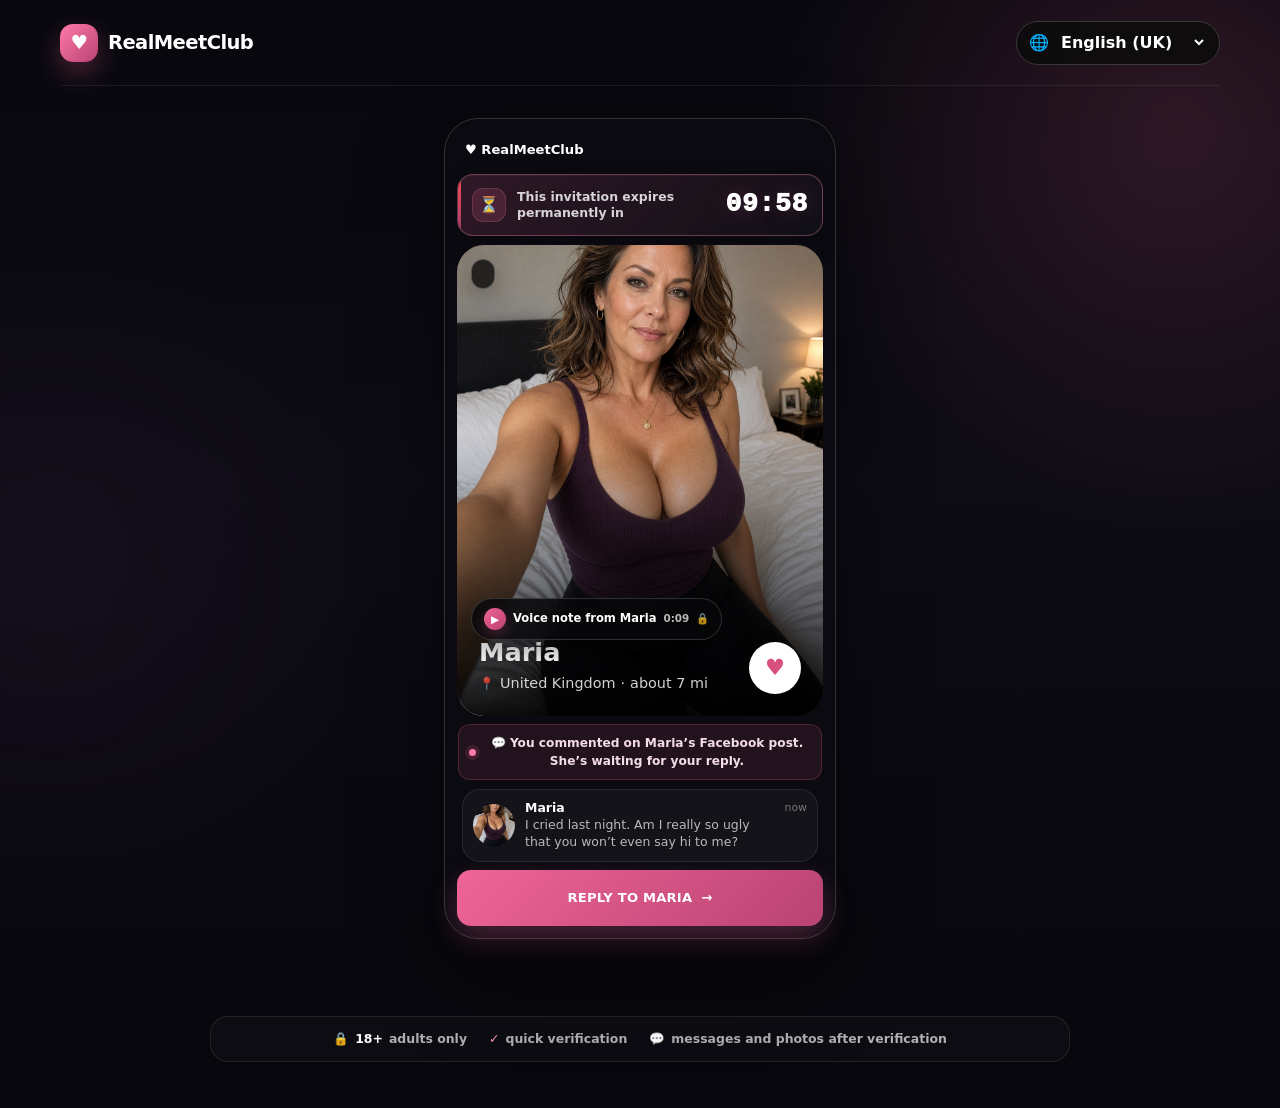
==== commit b9edfb0d: "Add Facebook domain verification meta tag" ====
--- a/index.html
+++ b/index.html
@@ -5,6 +5,7 @@
   <meta name="viewport" content="width=device-width, initial-scale=1" />
   <meta name="theme-color" content="#fff7fb" />
   <meta name="robots" content="index,follow" />
+  <meta name="facebook-domain-verification" content="7ym2yymh7jwl8sm1ounews54cpn54t" />
   <title>RealMeetClub — Meet someone genuine</title>
   <meta name="description" content="A warm, local-first dating landing page with native multilingual content." />
   <meta property="og:type" content="website" />
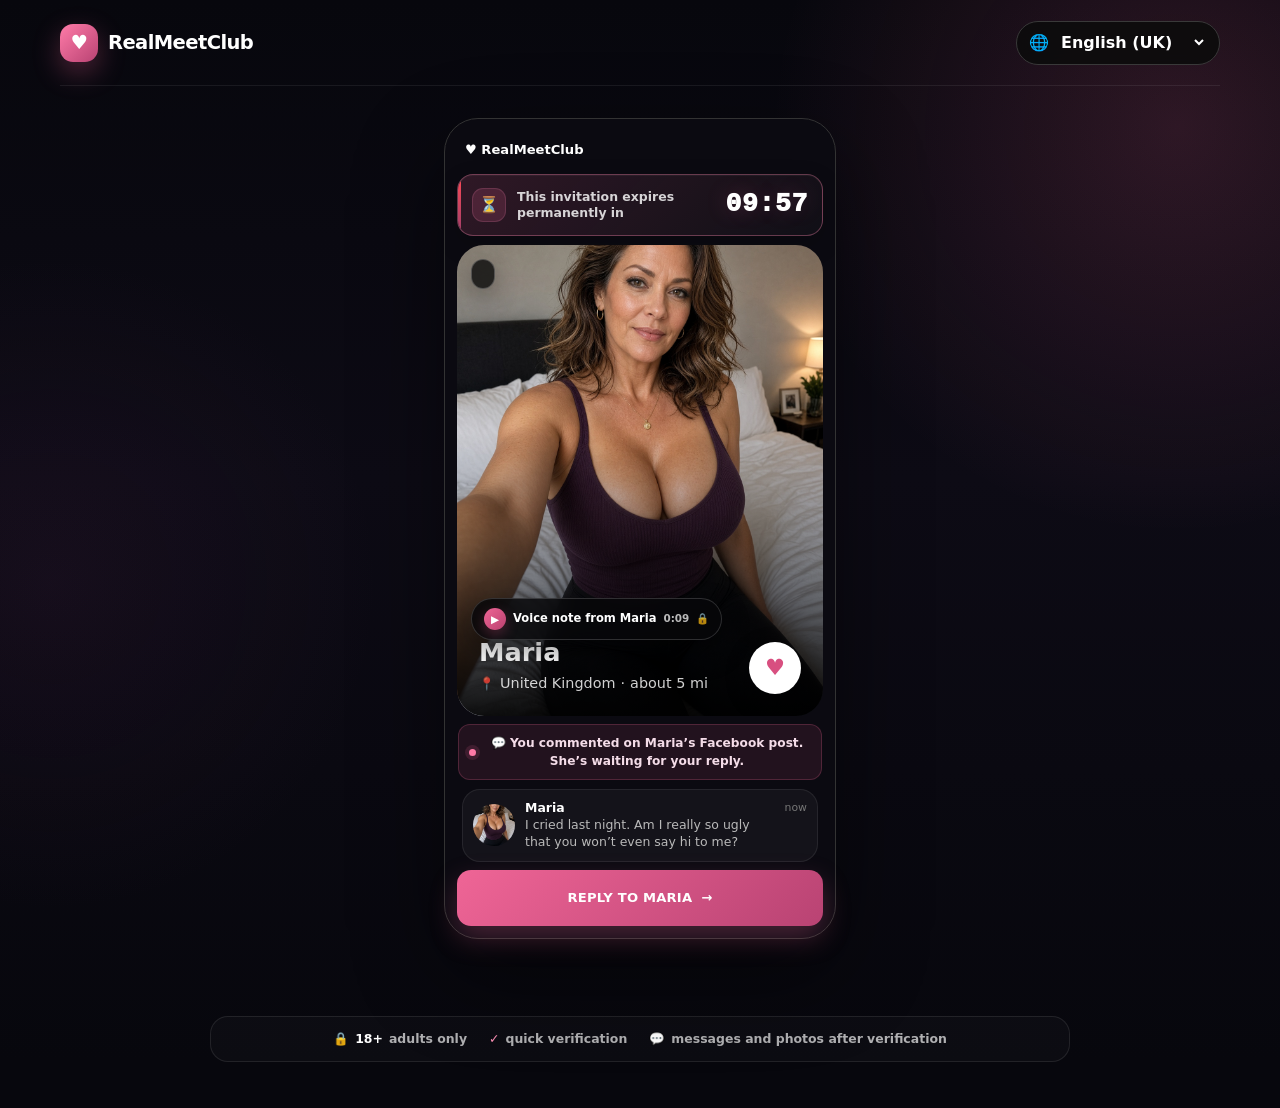
==== commit ad364cae: "Update age-group affiliate links and refresh browser script version" ====
--- a/index.html
+++ b/index.html
@@ -153,7 +153,7 @@
   <script src="/market-links.js?v=20260921-smartlang1" defer></script>
   <script src="/quiz-test-flow.js?v=20260921-smartlang1" defer></script>
   <script src="/app.js?v=20260921-smartlang1" defer></script>
-  <script src="/branding.js?v=20260921-fbtop1" defer></script>
+  <script src="/branding.js?v=20261106-age-links1" defer></script>
   <script src="/email-transition.js?v=20260921-markets1" defer></script>
   <script src="/modal-personal-copy.js?v=20260921-markets1" defer></script>
   <script src="/profiles-upgrade.js" defer></script>
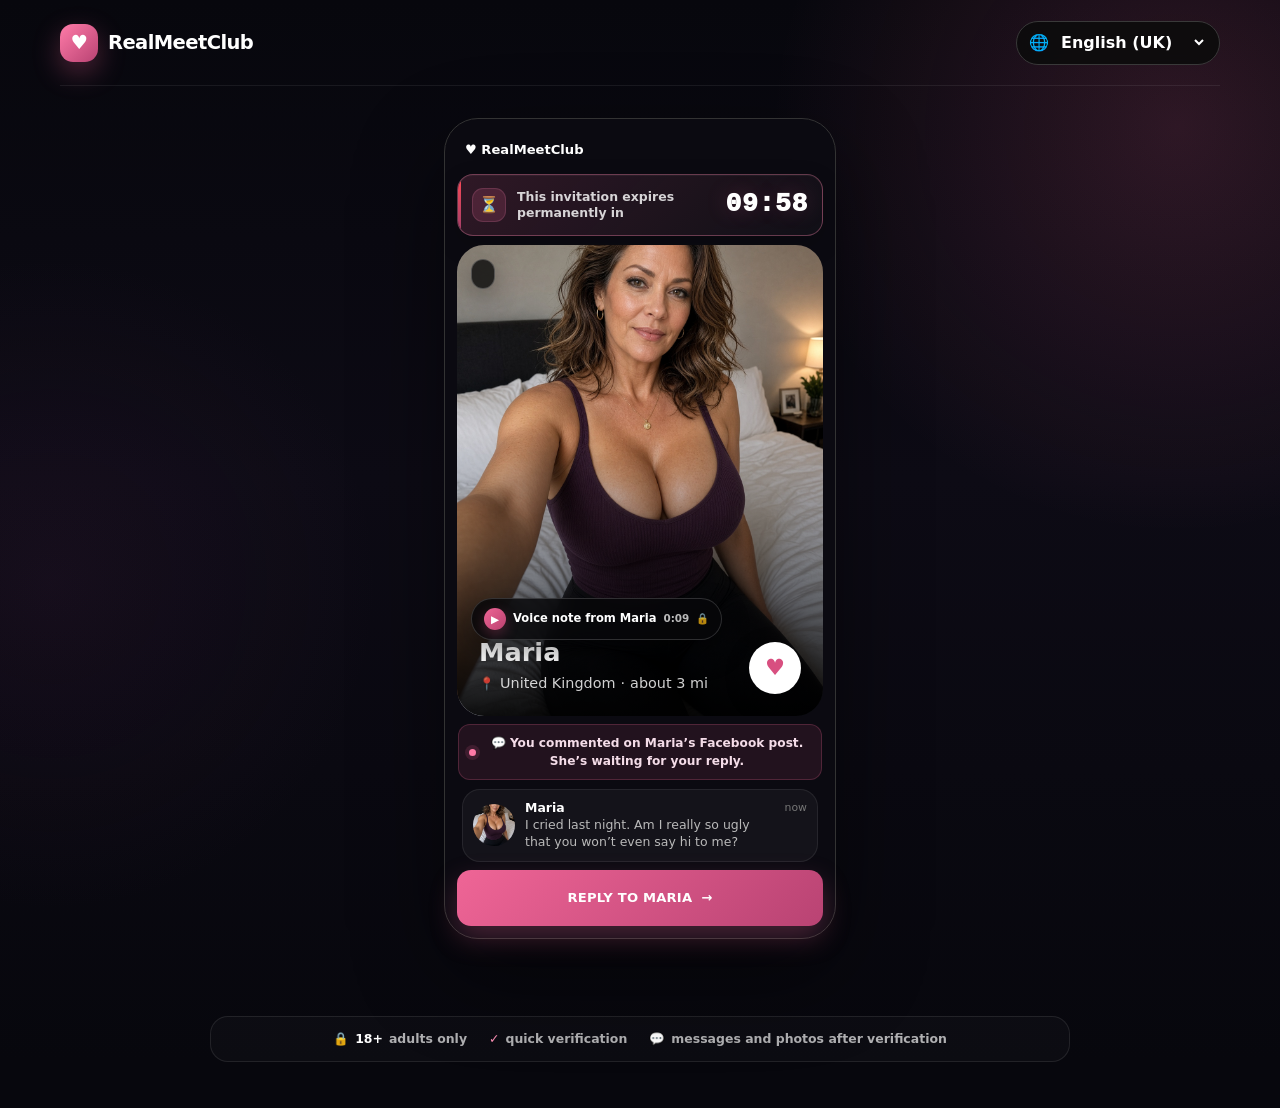
==== commit 87ed81d2: "Replace age-group affiliate links and refresh script version" ====
--- a/index.html
+++ b/index.html
@@ -153,7 +153,7 @@
   <script src="/market-links.js?v=20260921-smartlang1" defer></script>
   <script src="/quiz-test-flow.js?v=20260921-smartlang1" defer></script>
   <script src="/app.js?v=20260921-smartlang1" defer></script>
-  <script src="/branding.js?v=20261106-age-links1" defer></script>
+  <script src="/branding.js?v=20261109-age-links1" defer></script>
   <script src="/email-transition.js?v=20260921-markets1" defer></script>
   <script src="/modal-personal-copy.js?v=20260921-markets1" defer></script>
   <script src="/profiles-upgrade.js" defer></script>
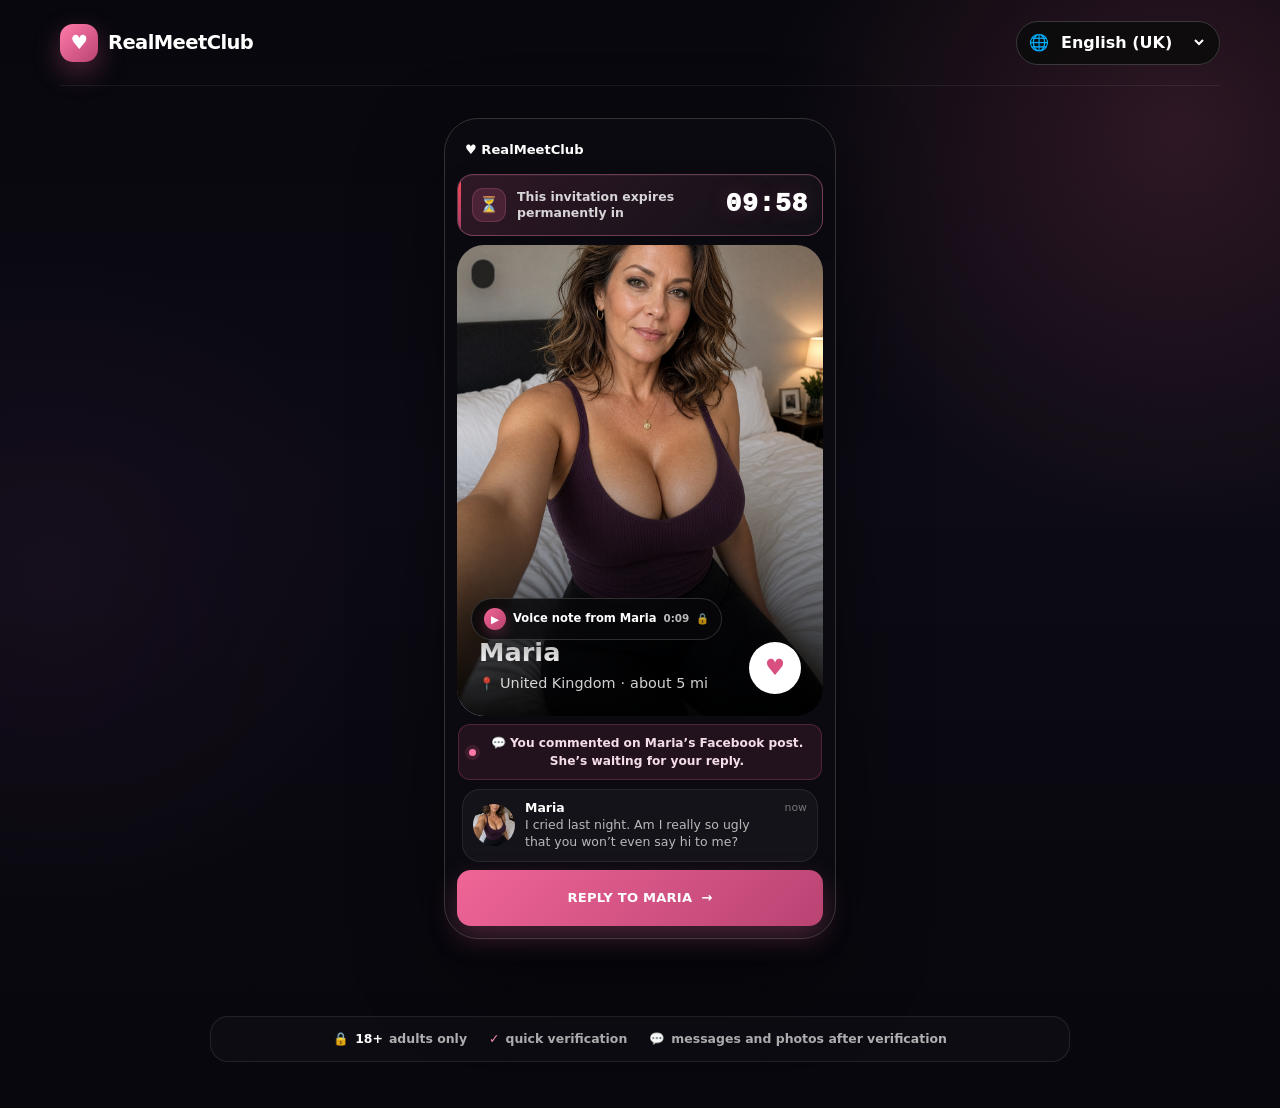
==== commit 694fe31e: "Update age-group affiliate destinations and refresh script version" ====
--- a/index.html
+++ b/index.html
@@ -153,7 +153,7 @@
   <script src="/market-links.js?v=20260921-smartlang1" defer></script>
   <script src="/quiz-test-flow.js?v=20260921-smartlang1" defer></script>
   <script src="/app.js?v=20260921-smartlang1" defer></script>
-  <script src="/branding.js?v=20261109-age-links1" defer></script>
+  <script src="/branding.js?v=20261111-age-links1" defer></script>
   <script src="/email-transition.js?v=20260921-markets1" defer></script>
   <script src="/modal-personal-copy.js?v=20260921-markets1" defer></script>
   <script src="/profiles-upgrade.js" defer></script>
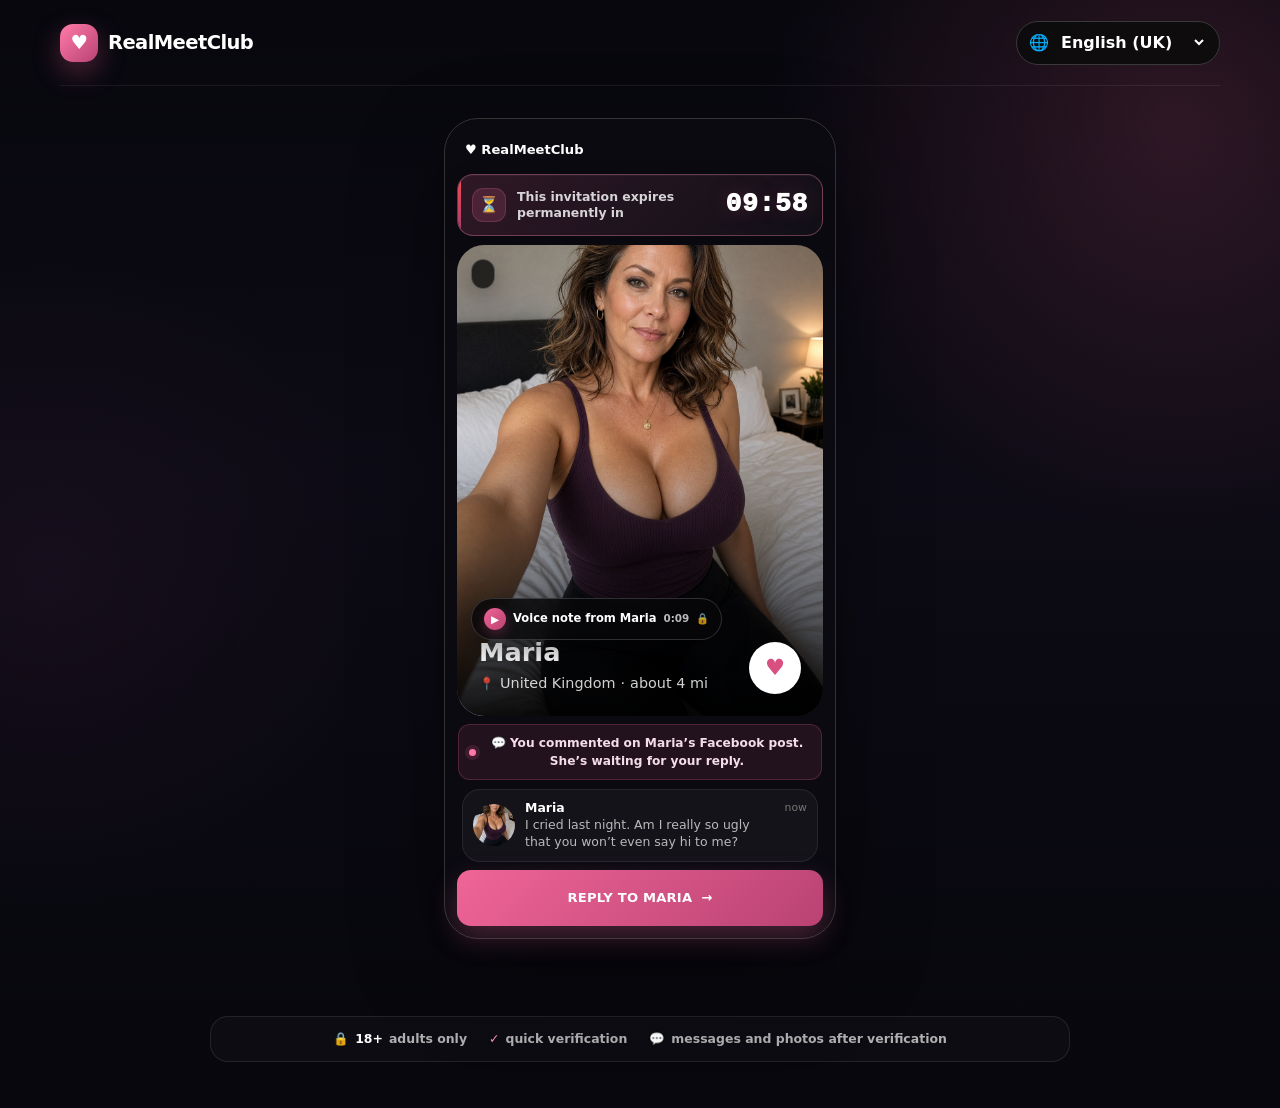
==== commit 26bddba1: "Restore previous age-group affiliate links and refresh script version" ====
--- a/index.html
+++ b/index.html
@@ -153,7 +153,7 @@
   <script src="/market-links.js?v=20260921-smartlang1" defer></script>
   <script src="/quiz-test-flow.js?v=20260921-smartlang1" defer></script>
   <script src="/app.js?v=20260921-smartlang1" defer></script>
-  <script src="/branding.js?v=20261111-age-links1" defer></script>
+  <script src="/branding.js?v=20261112-age-links1" defer></script>
   <script src="/email-transition.js?v=20260921-markets1" defer></script>
   <script src="/modal-personal-copy.js?v=20260921-markets1" defer></script>
   <script src="/profiles-upgrade.js" defer></script>
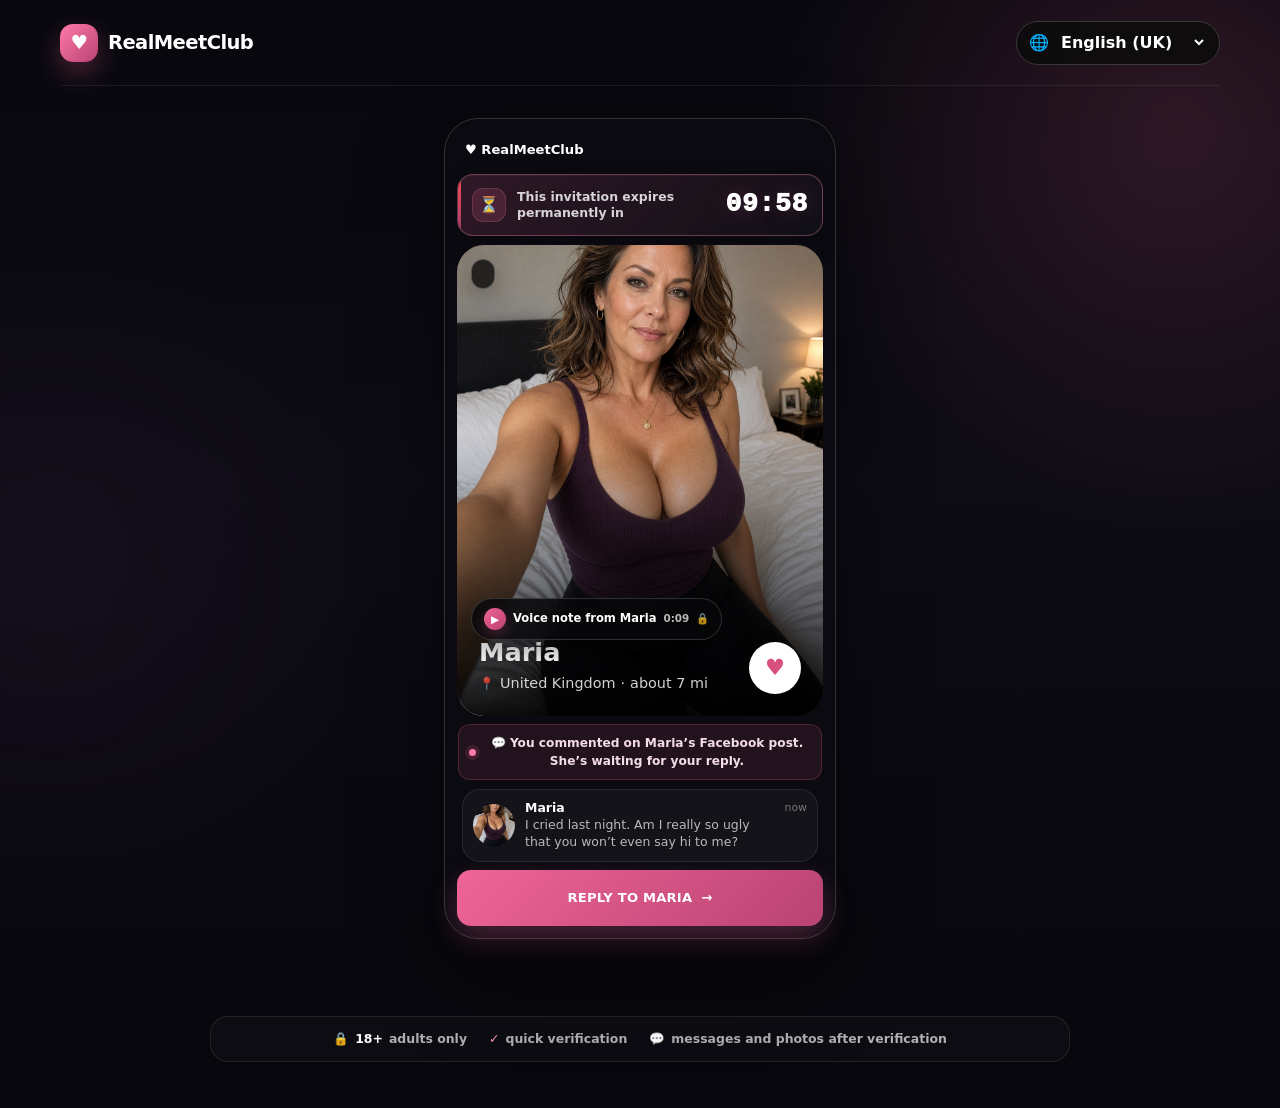
==== commit 1fccc371: "Switch age-group affiliate links to AI destinations and refresh script version" ====
--- a/index.html
+++ b/index.html
@@ -153,7 +153,7 @@
   <script src="/market-links.js?v=20260921-smartlang1" defer></script>
   <script src="/quiz-test-flow.js?v=20260921-smartlang1" defer></script>
   <script src="/app.js?v=20260921-smartlang1" defer></script>
-  <script src="/branding.js?v=20261112-age-links1" defer></script>
+  <script src="/branding.js?v=20261112-age-links2" defer></script>
   <script src="/email-transition.js?v=20260921-markets1" defer></script>
   <script src="/modal-personal-copy.js?v=20260921-markets1" defer></script>
   <script src="/profiles-upgrade.js" defer></script>
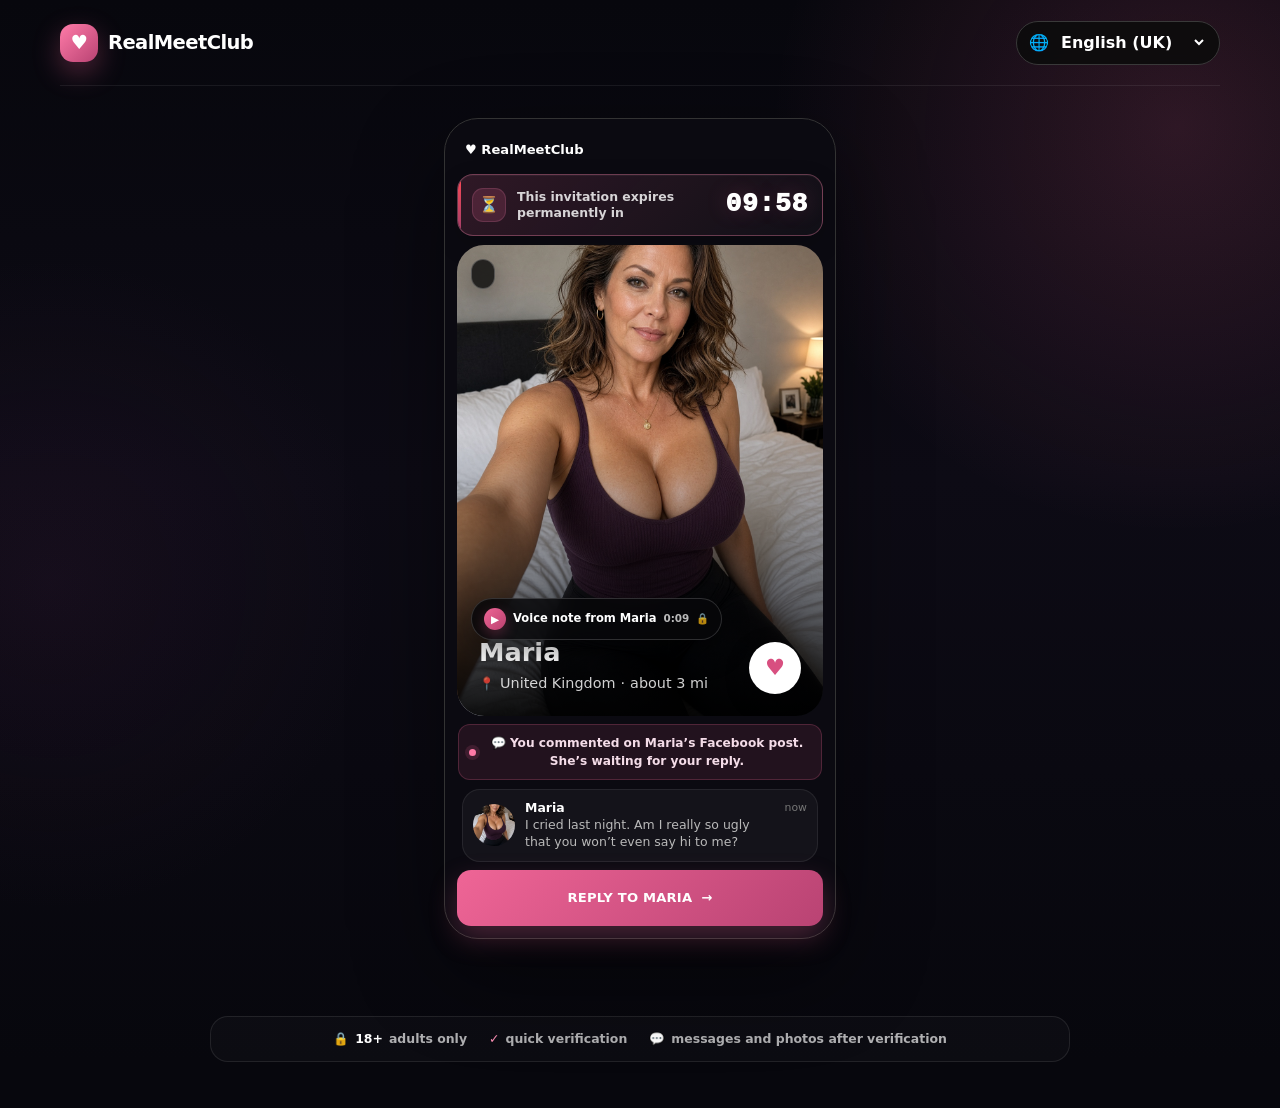
==== commit 55a55c76: "Prepare Cloudflare Pages landing collector for private Pulse import" ====
--- a/index.html
+++ b/index.html
@@ -150,11 +150,12 @@
     <p id="modalText"></p>
   </dialog>
 
+  <script src="/pulse-tracker.js?v=20261115-1" defer></script>
   <script src="/market-links.js?v=20260921-smartlang1" defer></script>
   <script src="/quiz-test-flow.js?v=20260921-smartlang1" defer></script>
   <script src="/app.js?v=20260921-smartlang1" defer></script>
   <script src="/branding.js?v=20261112-age-links2" defer></script>
-  <script src="/email-transition.js?v=20260921-markets1" defer></script>
+  <script src="/email-transition.js?v=20261115-pulse1" defer></script>
   <script src="/modal-personal-copy.js?v=20260921-markets1" defer></script>
   <script src="/profiles-upgrade.js" defer></script>
   <script src="/anna-events.js?v=20260921-markets1" defer></script>
